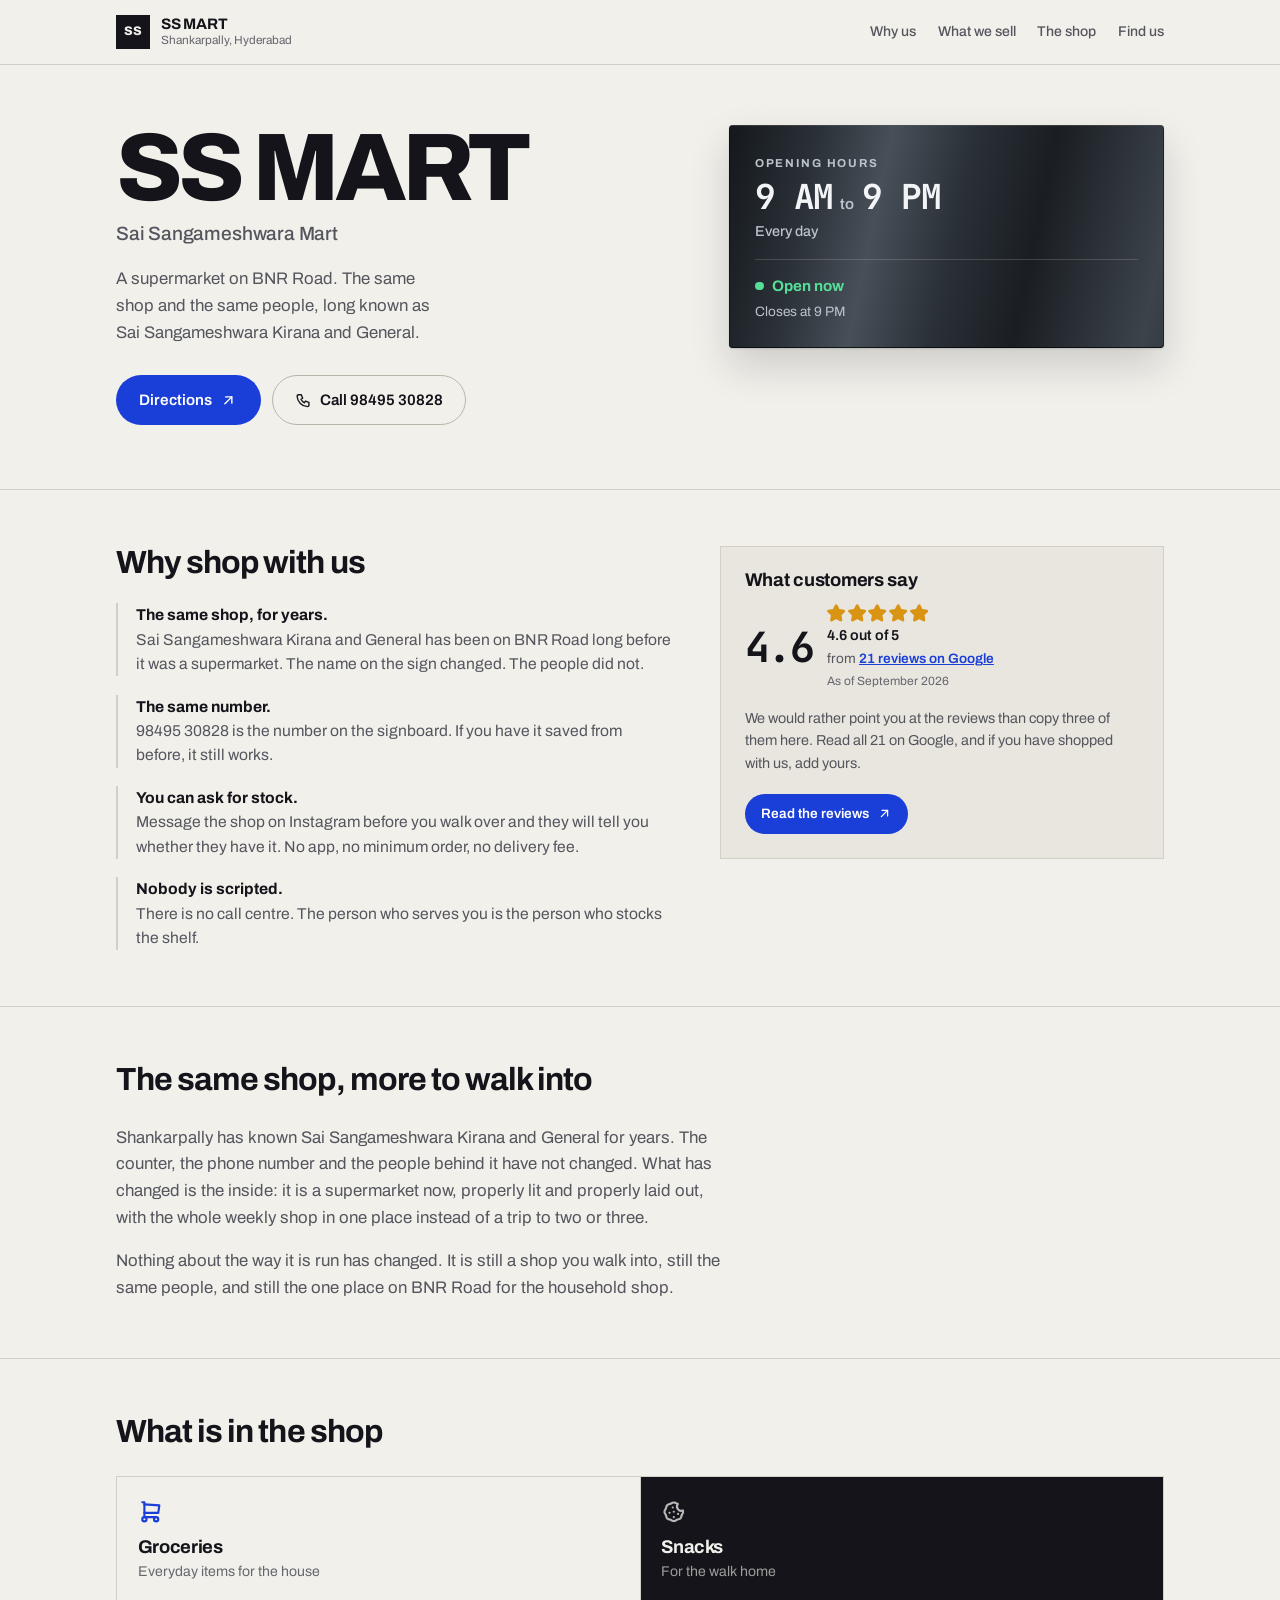
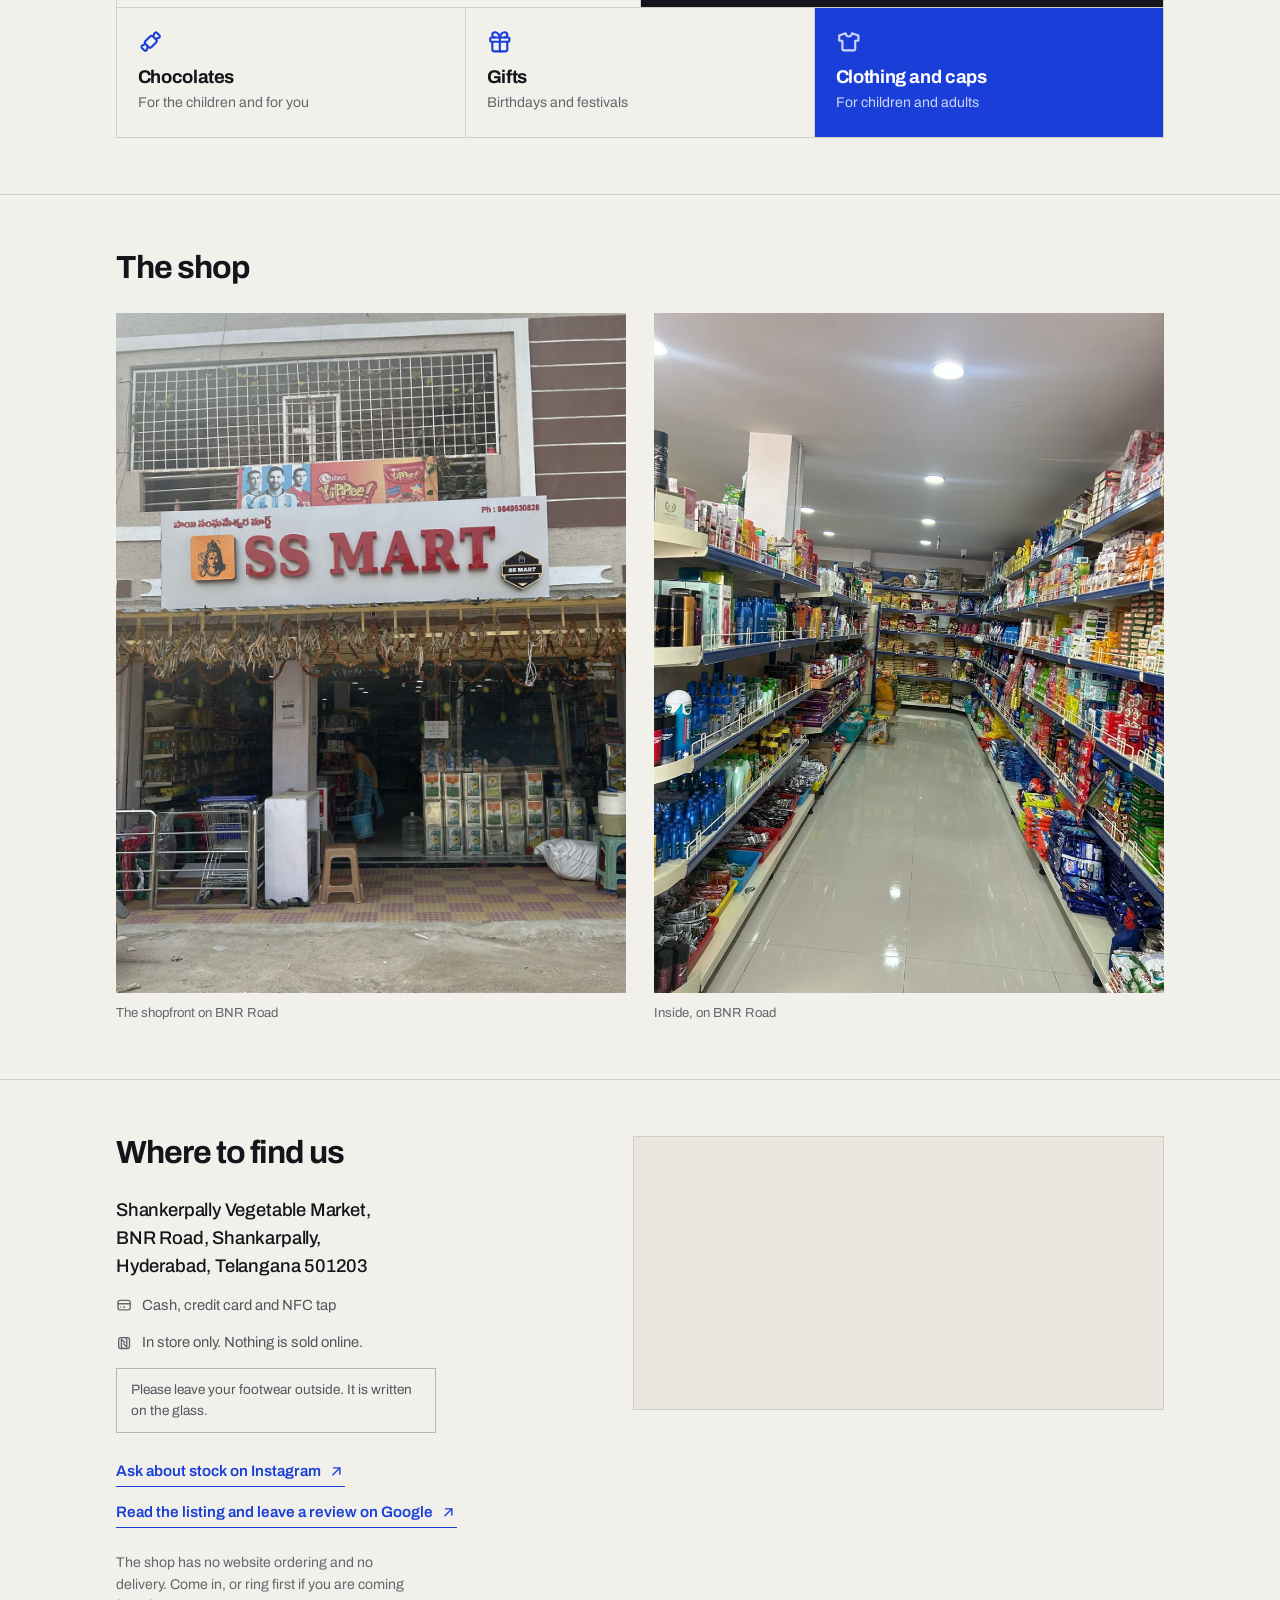
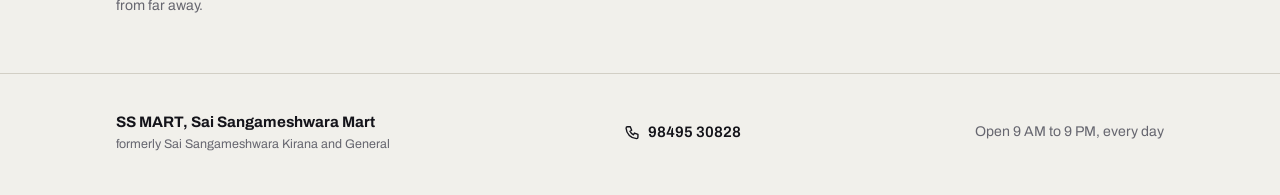
==== index.html @ f51fd129 "SS MART, Shankarpally: one page site for the shop Static HTML, CSS and one small script. No framewor" ====
﻿<!doctype html>
<html lang="en">
  <head>
    <meta charset="utf-8" />
    <meta name="viewport" content="width=device-width, initial-scale=1" />

    <title>SS MART, Supermarket in Shankarpally, Hyderabad</title>
    <meta
      name="description"
      content="SS MART on BNR Road, Shankarpally, Hyderabad. A supermarket, and the same shop known for years as Sai Sangameshwara Kirana and General. Groceries, snacks, chocolates, gifts, clothing and caps. Open 9 AM to 9 PM every day."
    />

    <meta name="theme-color" content="#f1f0eb" media="(prefers-color-scheme: light)" />
    <meta name="theme-color" content="#101015" media="(prefers-color-scheme: dark)" />

    <!--
      Social and search preview.

      og:image is a 1200x630 crop of the real shopfront, cut through the
      signboard so the shop name, the Telugu name and the phone number are all
      legible at thumbnail size. This is the one image most people will ever see
      from this page, and until now the page had none at all, so every share into
      WhatsApp or a search result rendered as a blank card.

      og:image and canonical have to be ABSOLUTE URLs for most crawlers to fetch
      them. Relative paths are ignored by Facebook, WhatsApp and most social
      scrapers, which then render a link with no picture at all.
    -->
    <link rel="canonical" href="https://0535manideep.github.io/ss-mart/" />
    <meta property="og:type" content="business.business" />
    <meta property="og:site_name" content="SS MART" />
    <meta property="og:url" content="https://0535manideep.github.io/ss-mart/" />
    <meta property="og:title" content="SS MART, the supermarket on BNR Road" />
    <meta
      property="og:description"
      content="A supermarket on BNR Road, Shankarpally. The same shop known for years as Sai Sangameshwara Kirana and General. Open 9 AM to 9 PM every day."
    />
    <meta property="og:locale" content="en_IN" />
    <meta property="og:image" content="https://0535manideep.github.io/ss-mart/photos/og.jpg" />
    <meta property="og:image:width" content="1200" />
    <meta property="og:image:height" content="630" />
    <meta
      property="og:image:alt"
      content="The SS MART signboard on BNR Road, Shankarpally, with the shop name in Telugu and English"
    />

    <meta name="twitter:card" content="summary_large_image" />
    <meta name="twitter:title" content="SS MART, the supermarket on BNR Road" />
    <meta
      name="twitter:description"
      content="A supermarket on BNR Road, Shankarpally. The same shop known for years as Sai Sangameshwara Kirana and General. Open 9 AM to 9 PM every day."
    />
    <meta name="twitter:image" content="https://0535manideep.github.io/ss-mart/photos/og.jpg" />

    <link rel="preconnect" href="https://fonts.googleapis.com" />
    <link rel="preconnect" href="https://fonts.gstatic.com" crossorigin />
    <link
      href="https://fonts.googleapis.com/css2?family=Archivo:wght@400..800&family=JetBrains+Mono:wght@500;700&display=swap"
      rel="stylesheet"
    />
    <link rel="stylesheet" href="styles.css" />

    <!--
      Real business facts only, so search engines and maps can read them.
      Sources are listed in README.md. The opening hours come from the shop's own
      Instagram bio; one directory disagrees and that is written down there
      rather than smoothed over here.

      There is deliberately NO aggregateRating... except there now is one, because
      an earlier check of this profile was wrong. The rating is 4.6 from 21
      reviews, read out of the place payload Google serves for this listing
      (placeid ChIJTVUV25_vyzsR2-bIgstPA7Y). A previous version of this page
      said the shop had no reviews, which was a rendering artefact, not a fact.
      The figures come from the profile itself, so the rating matches the listing
      it is attached to, which is the whole requirement.

      A directory quotes 4.8 from 19 for this shop. That is the stale number and
      it is not used anywhere. When the rating moves, update it here and on the
      page together, and update the "as of" date.

      The @type is Supermarket, not GroceryStore, because that is what the shop
      is and what its directory category says. Matching the type to the real
      category is worth more to local search than any wording change on the page.

      The former name, Sai Sangameshwara Kirana and General, is in alternateName
      deliberately. Customers who used to shop here search the old name, and
      without it on the page that existing demand has nowhere to land.
    -->
    <script type="application/ld+json">
      {
        "@context": "https://schema.org",
        "@type": "Supermarket",
        "name": "SS MART",
        "alternateName": [
          "Sai Sangameshwara Mart",
          "Sai Sangameshwara Kirana and General",
          "Sai Sangameshwara Kirana"
        ],
        "description": "Supermarket on BNR Road, Shankarpally, Hyderabad, and the same shop long known as Sai Sangameshwara Kirana and General. Groceries, snacks, chocolates, gifts, clothing and caps. Open 9 AM to 9 PM every day. Walk in only, nothing is sold online.",
        "image": ["photos/shopfront.jpg", "photos/inside.jpg", "photos/og.jpg"],
        "address": {
          "@type": "PostalAddress",
          "streetAddress": "Shankerpally Vegetable Market, BNR Road, Shankarpally",
          "addressLocality": "Hyderabad",
          "addressRegion": "Telangana",
          "postalCode": "501203",
          "addressCountry": "IN"
        },
        "geo": { "@type": "GeoCoordinates", "latitude": 17.4537533, "longitude": 78.13183 },
        "telephone": "+91-98495-30828",
        "currenciesAccepted": "INR",
        "paymentAccepted": "Cash, Credit Card, NFC",
        "priceRange": "$$",
        "openingHoursSpecification": {
          "@type": "OpeningHoursSpecification",
          "dayOfWeek": [
            "Monday",
            "Tuesday",
            "Wednesday",
            "Thursday",
            "Friday",
            "Saturday",
            "Sunday"
          ],
          "opens": "09:00",
          "closes": "21:00"
        },
        "areaServed": { "@type": "Place", "name": "Shankarpally, Hyderabad" },
        "aggregateRating": {
          "@type": "AggregateRating",
          "ratingValue": "4.6",
          "reviewCount": "21",
          "bestRating": "5",
          "worstRating": "1"
        },
        "sameAs": ["https://www.instagram.com/ssmart_shankarpally_official/"],
        "hasMap": "https://www.google.com/maps/search/?api=1&query=SS%20MART%20Shankarpally"
      }
    </script>
  </head>

  <body>
    <a class="skip" href="#main">Skip to content</a>

    <header class="top">
      <div class="wrap top__row">
        <a class="brand" href="#main">
          <span class="brand__mark" aria-hidden="true">SS</span>
          <span class="brand__text">
            <span class="brand__name">SS MART</span>
            <span class="brand__where">Shankarpally, Hyderabad</span>
          </span>
        </a>

        <!--
          Internal links. These exist for the reader, and they also give a
          crawler a map of the page: until now the header had no anchors at all,
          so the only way into the sections was scrolling.
        -->
        <nav class="nav" aria-label="Sections of this page">
          <a href="#trust">Why us</a>
          <a href="#stock">What we sell</a>
          <a href="#photos">The shop</a>
          <a href="#visit">Find us</a>
        </nav>
      </div>
    </header>

    <main id="main">
      <!-- ============================================================
           HERO. Asymmetric split: the name on the left, the hours on the
           right as a metal plaque, because the hours are the fact people
           open a shop page to check and the rest is decoration.
           ============================================================ -->
      <section class="hero">
        <div class="wrap hero__grid">
          <div class="hero__text">
            <h1 class="hero__title">SS MART</h1>
            <p class="hero__full">Sai Sangameshwara Mart</p>
            <p class="hero__sub">
              A supermarket on BNR Road. The same shop and the same people, long
              known as Sai Sangameshwara Kirana and General.
            </p>

            <div class="hero__acts">
              <a class="btn btn--primary" href="#visit">
                Directions
                <svg class="i" viewBox="0 0 24 24" aria-hidden="true" focusable="false">
                  <path stroke="none" d="M0 0h24v24H0z" fill="none" />
                  <path d="M17 7l-10 10" />
                  <path d="M8 7l9 0l0 9" />
                </svg>
              </a>
              <a class="btn btn--ghost" href="tel:+919849530828">
                <svg class="i" viewBox="0 0 24 24" aria-hidden="true" focusable="false">
                  <path stroke="none" d="M0 0h24v24H0z" fill="none" />
                  <path d="M5 4h4l2 5l-2.5 1.5a11 11 0 0 0 5 5l1.5 -2.5l5 2v4a2 2 0 0 1 -2 2a16 16 0 0 1 -15 -15a2 2 0 0 1 2 -2" />
                </svg>
                Call 98495 30828
              </a>
            </div>
          </div>

          <!-- The one place the metal is used. A shop plaque catching daylight. -->
          <aside class="plaque" aria-labelledby="plaqueLabel">
            <p class="plaque__label" id="plaqueLabel">Opening hours</p>
            <p class="plaque__hours">9 AM<span>to</span>9 PM</p>
            <p class="plaque__days">Every day</p>

            <hr class="plaque__rule" />

            <!--
              Real state, not decoration. The dot is allowed here because it
              reports a fact that changes, and the text says which.
            -->
            <p class="plaque__state is-shut" data-status>
              <span class="plaque__dot" aria-hidden="true"></span>
              <span data-status-text>Closed now</span>
            </p>
            <p class="plaque__next" data-status-next>Opens at 9 AM</p>
          </aside>
        </div>
      </section>

      <!-- ============================================================
           TRUST.

           There are no reviews to show. The Google Business Profile has no
           rating and no review count, and inventing a testimonial on a real
           shop's website is the one thing that would destroy the trust this
           page is trying to build, so there is no quote here.

           Instead the empty state says so plainly and asks for the review. That
           is a stronger position than a wall of invented five star quotes,
           because a shop confident enough to admit it has no reviews yet, and
           to say what would help, reads as honest. A competitor's fake reviews
           read as panic.

           The four things a chain supermarket genuinely cannot offer a
           neighbourhood shop are all true here, and they are the actual answer
           to "why should I trust a kirana calling itself a supermarket".
           ============================================================ -->
      <section class="section" id="trust">
        <div class="wrap trust">
          <div class="trust__col">
            <h2 class="section__title">Why shop with us</h2>

            <ul class="reasons">
              <li>
                <strong>The same shop, for years.</strong>
                Sai Sangameshwara Kirana and General has been on BNR Road long
                before it was a supermarket. The name on the sign changed. The
                people did not.
              </li>
              <li>
                <strong>The same number.</strong>
                98495 30828 is the number on the signboard. If you have it saved
                from before, it still works.
              </li>
              <li>
                <strong>You can ask for stock.</strong>
                Message the shop on Instagram before you walk over and they will
                tell you whether they have it. No app, no minimum order, no
                delivery fee.
              </li>
              <li>
                <strong>Nobody is scripted.</strong>
                There is no call centre. The person who serves you is the person
                who stocks the shelf.
              </li>
            </ul>
          </div>

          <aside class="reviews" aria-labelledby="reviewsTitle">
            <h3 class="reviews__title" id="reviewsTitle">What customers say</h3>

            <!--
              4.6 out of 5, from 21 reviews on the Google Business Profile.

              These numbers were read out of the place data Google serves for
              this listing, not from a directory. An earlier version of this page
              claimed the shop had no reviews at all, which was wrong: the review
              section simply was not being rendered in the browser the check was
              made in, and the figures were in the network response the whole
              time. Do not trust a rendered panel over the payload.

              The individual review texts could not be extracted, so none are
              quoted. An invented five star quote from a made up customer on a
              real shop's website is the one thing that would undo the trust
              this block exists to build. The link goes to the real reviews on
              Google instead, which is where a sceptical customer would go
              anyway.

              A rating moves. "As of" is on it for that reason, and it should be
              refreshed rather than left to look current.
            -->
            <p class="rating">
              <span class="rating__score">4.6</span>
              <span class="rating__meta">
                <span class="rating__stars" aria-hidden="true">
                  <span class="rating__track">
                    <svg class="s" viewBox="0 0 24 24" focusable="false">
                      <path stroke="none" d="M0 0h24v24H0z" fill="none" />
                      <path d="M12 17.75l-6.172 3.245l1.179 -6.873l-5 -4.867l6.9 -1l3.086 -6.253l3.086 6.253l6.9 1l-5 4.867l1.179 6.873z" />
                    </svg>
                    <svg class="s" viewBox="0 0 24 24" focusable="false">
                      <path stroke="none" d="M0 0h24v24H0z" fill="none" />
                      <path d="M12 17.75l-6.172 3.245l1.179 -6.873l-5 -4.867l6.9 -1l3.086 -6.253l3.086 6.253l6.9 1l-5 4.867l1.179 6.873z" />
                    </svg>
                    <svg class="s" viewBox="0 0 24 24" focusable="false">
                      <path stroke="none" d="M0 0h24v24H0z" fill="none" />
                      <path d="M12 17.75l-6.172 3.245l1.179 -6.873l-5 -4.867l6.9 -1l3.086 -6.253l3.086 6.253l6.9 1l-5 4.867l1.179 6.873z" />
                    </svg>
                    <svg class="s" viewBox="0 0 24 24" focusable="false">
                      <path stroke="none" d="M0 0h24v24H0z" fill="none" />
                      <path d="M12 17.75l-6.172 3.245l1.179 -6.873l-5 -4.867l6.9 -1l3.086 -6.253l3.086 6.253l6.9 1l-5 4.867l1.179 6.873z" />
                    </svg>
                    <svg class="s" viewBox="0 0 24 24" focusable="false">
                      <path stroke="none" d="M0 0h24v24H0z" fill="none" />
                      <path d="M12 17.75l-6.172 3.245l1.179 -6.873l-5 -4.867l6.9 -1l3.086 -6.253l3.086 6.253l6.9 1l-5 4.867l1.179 6.873z" />
                    </svg>
                  </span>
                  <!-- Filled stars, clipped to the score. 4.6 of 5 is 92%. -->
                  <span class="rating__fill" style="--pct: 92%">
                    <svg class="s s--on" viewBox="0 0 24 24" focusable="false">
                      <path stroke="none" d="M0 0h24v24H0z" fill="none" />
                      <path d="M8.243 7.34l-6.38 .925l-.113 .023a1 1 0 0 0 -.44 1.684l4.622 4.499l-1.09 6.355l-.013 .11a1 1 0 0 0 1.464 .944l5.706 -3l5.693 3l.1 .046a1 1 0 0 0 1.352 -1.1l-1.091 -6.355l4.624 -4.5l.078 -.085a1 1 0 0 0 -.633 -1.62l-6.38 -.926l-2.852 -5.78a1 1 0 0 0 -1.794 0l-2.853 5.78z" />
                    </svg>
                    <svg class="s s--on" viewBox="0 0 24 24" focusable="false">
                      <path stroke="none" d="M0 0h24v24H0z" fill="none" />
                      <path d="M8.243 7.34l-6.38 .925l-.113 .023a1 1 0 0 0 -.44 1.684l4.622 4.499l-1.09 6.355l-.013 .11a1 1 0 0 0 1.464 .944l5.706 -3l5.693 3l.1 .046a1 1 0 0 0 1.352 -1.1l-1.091 -6.355l4.624 -4.5l.078 -.085a1 1 0 0 0 -.633 -1.62l-6.38 -.926l-2.852 -5.78a1 1 0 0 0 -1.794 0l-2.853 5.78z" />
                    </svg>
                    <svg class="s s--on" viewBox="0 0 24 24" focusable="false">
                      <path stroke="none" d="M0 0h24v24H0z" fill="none" />
                      <path d="M8.243 7.34l-6.38 .925l-.113 .023a1 1 0 0 0 -.44 1.684l4.622 4.499l-1.09 6.355l-.013 .11a1 1 0 0 0 1.464 .944l5.706 -3l5.693 3l.1 .046a1 1 0 0 0 1.352 -1.1l-1.091 -6.355l4.624 -4.5l.078 -.085a1 1 0 0 0 -.633 -1.62l-6.38 -.926l-2.852 -5.78a1 1 0 0 0 -1.794 0l-2.853 5.78z" />
                    </svg>
                    <svg class="s s--on" viewBox="0 0 24 24" focusable="false">
                      <path stroke="none" d="M0 0h24v24H0z" fill="none" />
                      <path d="M8.243 7.34l-6.38 .925l-.113 .023a1 1 0 0 0 -.44 1.684l4.622 4.499l-1.09 6.355l-.013 .11a1 1 0 0 0 1.464 .944l5.706 -3l5.693 3l.1 .046a1 1 0 0 0 1.352 -1.1l-1.091 -6.355l4.624 -4.5l.078 -.085a1 1 0 0 0 -.633 -1.62l-6.38 -.926l-2.852 -5.78a1 1 0 0 0 -1.794 0l-2.853 5.78z" />
                    </svg>
                    <svg class="s s--on" viewBox="0 0 24 24" focusable="false">
                      <path stroke="none" d="M0 0h24v24H0z" fill="none" />
                      <path d="M8.243 7.34l-6.38 .925l-.113 .023a1 1 0 0 0 -.44 1.684l4.622 4.499l-1.09 6.355l-.013 .11a1 1 0 0 0 1.464 .944l5.706 -3l5.693 3l.1 .046a1 1 0 0 0 1.352 -1.1l-1.091 -6.355l4.624 -4.5l.078 -.085a1 1 0 0 0 -.633 -1.62l-6.38 -.926l-2.852 -5.78a1 1 0 0 0 -1.794 0l-2.853 5.78z" />
                    </svg>
                  </span>
                </span>
                <span class="rating__outof">4.6 out of 5</span>
                <span class="rating__count">
                  from
                  <a
                    href="https://search.google.com/local/reviews?placeid=ChIJTVUV25_vyzsR2-bIgstPA7Y"
                    target="_blank"
                    rel="noreferrer noopener"
                    >21 reviews on Google</a
                  >
                </span>
                <span class="rating__asof">As of September 2026</span>
              </span>
            </p>

            <p class="reviews__body">
              We would rather point you at the reviews than copy three of them
              here. Read all 21 on Google, and if you have shopped with us, add
              yours.
            </p>

            <a
              class="btn btn--primary btn--sm"
              href="https://search.google.com/local/reviews?placeid=ChIJTVUV25_vyzsR2-bIgstPA7Y"
              target="_blank"
              rel="noreferrer noopener"
            >
              Read the reviews
              <svg class="i" viewBox="0 0 24 24" aria-hidden="true" focusable="false">
                <path stroke="none" d="M0 0h24v24H0z" fill="none" />
                <path d="M17 7l-10 10" />
                <path d="M8 7l9 0l0 9" />
              </svg>
            </a>
          </aside>
        </div>
      </section>

      <!-- ============================================================
           THE STORY. The shop is not new and should not look new. A
           neighbourhood shop that quietly changed its name and its stock
           reads as a stranger, and the regulars stop coming. Saying out
           loud that it is the same shop, same people, same counter, now
           with more to sell is the cheapest trust available and it is
           entirely true.

           TODO the shop has not said when it started. Fill that year in
           only if the shop confirms it. Do not guess a founding date and
           print it on a real business.
           ============================================================ -->
      <section class="section" id="story">
        <div class="wrap">
          <h2 class="section__title">The same shop, more to walk into</h2>

          <div class="story">
            <p>
              Shankarpally has known Sai Sangameshwara Kirana and General for
              years. The counter, the phone number and the people behind it have
              not changed. What has changed is the inside: it is a supermarket
              now, properly lit and properly laid out, with the whole weekly shop
              in one place instead of a trip to two or three.
            </p>
            <p>
              Nothing about the way it is run has changed. It is still a shop you
              walk into, still the same people, and still the one place on BNR
              Road for the household shop.
            </p>
            <!--
              Once the shop confirms the year it started, uncomment this. It is
              deliberately not shipped with a guess in it. A founding year on a
              real shop's website is a factual claim somebody will rely on, and
              there is a cancelled GST registration and an old directory
              listing in the record, neither of which pins the year down.
            -->
            <!--
            <p class="story__since">
              <span class="story__label">Serving Shankarpally since</span>
              <span class="story__year">1998</span>
            </p>
            -->
          </div>
        </div>
      </section>

      <!-- ============================================================
           STOCK. Five things, five cells, deliberately uneven so it is not
           three identical cards. Two cells invert and one is filled, which
           is the only thing that gives a small grid any rhythm.
           ============================================================ -->
      <section class="section" id="stock">
        <div class="wrap">
          <h2 class="section__title">What is in the shop</h2>

          <ul class="grid">
            <li class="cell">
              <svg class="i i--cell" viewBox="0 0 24 24" aria-hidden="true" focusable="false">
                <path stroke="none" d="M0 0h24v24H0z" fill="none" />
                <path d="M6 19m-2 0a2 2 0 1 0 4 0a2 2 0 1 0 -4 0" />
                <path d="M17 19m-2 0a2 2 0 1 0 4 0a2 2 0 1 0 -4 0" />
                <path d="M17 17h-11v-14h-2" />
                <path d="M6 5l14 1l-1 7h-13" />
              </svg>
              <h3 class="cell__name">Groceries</h3>
              <p class="cell__desc">Everyday items for the house</p>
            </li>

            <li class="cell cell--ink">
              <svg class="i i--cell" viewBox="0 0 24 24" aria-hidden="true" focusable="false">
                <path stroke="none" d="M0 0h24v24H0z" fill="none" />
                <path d="M8 13v.01" />
                <path d="M12 17v.01" />
                <path d="M12 12v.01" />
                <path d="M16 14v.01" />
                <path d="M11 8v.01" />
                <path d="M13.148 3.476l2.667 1.104a4 4 0 0 0 4.656 6.14l.053.132a3 3 0 0 1 0 2.296q -.745 1.18 -1.024 1.852q -.283.684 -.66 2.216a3 3 0 0 1 -1.624 1.623q -1.572 .394 -2.216 .661q -.712.295 -1.852 1.024a3 3 0 0 1 -2.296 0q -1.203 -.754 -1.852 -1.024q -.707 -.292 -2.216 -.66a3 3 0 0 1 -1.623 -1.624q -.397 -1.577 -.661 -2.216q -.298 -.718 -1.024 -1.852a3 3 0 0 1 0 -2.296q .719 -1.116 1.024 -1.852q .257 -.62 .66 -2.216a3 3 0 0 1 1.624 -1.623q 1.547 -.384 2.216 -.661q .687 -.285 1.852 -1.024a3 3 0 0 1 2.296 0" />
              </svg>
              <h3 class="cell__name">Snacks</h3>
              <p class="cell__desc">For the walk home</p>
            </li>

            <li class="cell">
              <svg class="i i--cell" viewBox="0 0 24 24" aria-hidden="true" focusable="false">
                <path stroke="none" d="M0 0h24v24H0z" fill="none" />
                <path d="M7.05 11.293l4.243 -4.243a2 2 0 0 1 2.828 0l2.829 2.83a2 2 0 0 1 0 2.828l-4.243 4.243a2 2 0 0 1 -2.828 0l-2.829 -2.831a2 2 0 0 1 0 -2.828z" />
                <path d="M16.243 9.172l3.086 -.772a1.5 1.5 0 0 0 .697 -2.516l-2.216 -2.217a1.5 1.5 0 0 0 -2.44 .47l-1.248 2.913" />
                <path d="M9.172 16.243l-.772 3.086a1.5 1.5 0 0 1 -2.516 .697l-2.217 -2.216a1.5 1.5 0 0 1 .47 -2.44l2.913 -1.248" />
              </svg>
              <h3 class="cell__name">Chocolates</h3>
              <p class="cell__desc">For the children and for you</p>
            </li>

            <li class="cell">
              <svg class="i i--cell" viewBox="0 0 24 24" aria-hidden="true" focusable="false">
                <path stroke="none" d="M0 0h24v24H0z" fill="none" />
                <path d="M3 8m0 1a1 1 0 0 1 1 -1h16a1 1 0 0 1 1 1v2a1 1 0 0 1 -1 1h-16a1 1 0 0 1 -1 -1z" />
                <path d="M12 8l0 13" />
                <path d="M19 12v7a2 2 0 0 1 -2 2h-10a2 2 0 0 1 -2 -2v-7" />
                <path d="M7.5 8a2.5 2.5 0 0 1 0 -5a4.8 8 0 0 1 4.5 5a4.8 8 0 0 1 4.5 -5a2.5 2.5 0 0 1 0 5" />
              </svg>
              <h3 class="cell__name">Gifts</h3>
              <p class="cell__desc">Birthdays and festivals</p>
            </li>

            <li class="cell cell--accent">
              <svg class="i i--cell" viewBox="0 0 24 24" aria-hidden="true" focusable="false">
                <path stroke="none" d="M0 0h24v24H0z" fill="none" />
                <path d="M15 4l6 2v5h-3v8a1 1 0 0 1 -1 1h-10a1 1 0 0 1 -1 -1v-8h-3v-5l6 -2a3 3 0 0 0 6 0" />
              </svg>
              <h3 class="cell__name">Clothing and caps</h3>
              <p class="cell__desc">For children and adults</p>
            </li>
          </ul>
        </div>
      </section>

      <!-- ============================================================
           THE SHOP. Two photographs, both portrait 3:4, side by side.

           The width and height attributes are not decoration. Without them
           the browser reserves no space, every image lands after the first
           paint and shoves the footer down, which is a cumulative layout
           shift on exactly the slow phone connections this page is for.
           ============================================================ -->
      <section class="section" id="photos">
        <div class="wrap">
          <h2 class="section__title">The shop</h2>

          <div class="shots">
            <figure class="shot">
              <img
                src="photos/shopfront.jpg"
                alt="The SS MART shopfront, with the signboard above the open entrance and flower garlands strung across the front"
                width="1200"
                height="1600"
                loading="lazy"
                decoding="async"
              />
              <figcaption>The shopfront on BNR Road</figcaption>
            </figure>

            <figure class="shot">
              <img
                src="photos/inside.jpg"
                alt="An aisle inside the shop, with shelves of packaged groceries, snacks and toiletries on both sides"
                width="960"
                height="1280"
                loading="lazy"
                decoding="async"
              />
              <figcaption>Inside, on BNR Road</figcaption>
            </figure>
          </div>
        </div>
      </section>
      <!-- ============================================================
           VISIT. Address on one side, the map on the other. The map is the
           only heavy thing on the page and it waits for a click, because a
           Google embed costs a few hundred kilobytes and most people open
           this on mobile data standing in the street.
           ============================================================ -->
      <section class="section" id="visit">
        <div class="wrap visit">
          <div class="visit__col">
            <h2 class="section__title">Where to find us</h2>

            <address class="addr">
              Shankerpally Vegetable Market,<br />
              BNR Road, Shankarpally,<br />
              Hyderabad, Telangana 501203
            </address>

            <p class="visit__pay">
              <svg class="i" viewBox="0 0 24 24" aria-hidden="true" focusable="false">
                <path stroke="none" d="M0 0h24v24H0z" fill="none" />
                <path d="M3 5m0 3a3 3 0 0 1 3 -3h12a3 3 0 0 1 3 3v8a3 3 0 0 1 -3 3h-12a3 3 0 0 1 -3 -3z" />
                <path d="M3 10l18 0" />
                <path d="M7 15l.01 0" />
                <path d="M11 15l2 0" />
              </svg>
              Cash, credit card and NFC tap
            </p>

            <p class="visit__pay">
              <svg class="i" viewBox="0 0 24 24" aria-hidden="true" focusable="false">
                <path stroke="none" d="M0 0h24v24H0z" fill="none" />
                <path d="M11 20a3 3 0 0 1 -3 -3v-11l5 5" />
                <path d="M13 4a3 3 0 0 1 3 3v11l-5 -5" />
                <path d="M4 4m0 3a3 3 0 0 1 3 -3h10a3 3 0 0 1 3 3v10a3 3 0 0 1 -3 3h-10a3 3 0 0 1 -3 -3z" />
              </svg>
              In store only. Nothing is sold online.
            </p>

            <!--
              Printed on the glass at the entrance, legible in photos/shopfront.jpg.
              Small, true, and it says more about how the shop is run than any
              adjective would. Somebody who asks you to leave your footwear
              outside is somebody who looks after the place.
            -->
            <p class="shoes">Please leave your footwear outside. It is written on the glass.</p>

            <div class="linkrows">
              <a
                class="linkrow"
                href="https://www.instagram.com/ssmart_shankarpally_official/"
                target="_blank"
                rel="noreferrer noopener"
              >
                Ask about stock on Instagram
                <svg class="i" viewBox="0 0 24 24" aria-hidden="true" focusable="false">
                  <path stroke="none" d="M0 0h24v24H0z" fill="none" />
                  <path d="M17 7l-10 10" />
                  <path d="M8 7l9 0l0 9" />
                </svg>
              </a>

              <a
                class="linkrow"
                href="https://www.google.com/maps/search/?api=1&query=SS%20MART%20Shankarpally"
                target="_blank"
                rel="noreferrer noopener"
              >
                Read the listing and leave a review on Google
                <svg class="i" viewBox="0 0 24 24" aria-hidden="true" focusable="false">
                  <path stroke="none" d="M0 0h24v24H0z" fill="none" />
                  <path d="M17 7l-10 10" />
                  <path d="M8 7l9 0l0 9" />
                </svg>
              </a>
            </div>

            <p class="visit__note">
              The shop has no website ordering and no delivery. Come in, or ring
              first if you are coming from far away.
            </p>
          </div>

          <div class="map">
            <!--
              The map is the strongest "this is a real place with a real address"
              signal on the page, and hiding it behind a button made the section
              look unfinished, which is the opposite of trustworthy.

              loading="lazy" gets the trust without the cost: the iframe and its
              scripts are only fetched once this scrolls into view, so a reader who
              never reaches the bottom never pays for it. That is a better trade
              than the click-to-load placeholder, which bought the same saving by
              hiding the thing that built confidence.
            -->
            <iframe
              src="https://www.google.com/maps/embed?pb=!1m16!1m11!1m3!1d3!2d78.1318367!3d17.4537922!2m2!1f0!2f90!3m2!1i1024!2i768!4f75!3m3!1m2!1s0x3bcbef9fdb15554d%3A0xb6034fcb82c8e6db!2sSS%20MART%20(Sai%20Sangameshwara%20mart)!4v1790538255468"
              title="Map showing SS MART, Sai Sangameshwara Mart, BNR Road, Shankarpally"
              loading="lazy"
              referrerpolicy="strict-origin-when-cross-origin"
              allowfullscreen
            ></iframe>
          </div>
        </div>
      </section>

    </main>

    <footer class="foot">
      <div class="wrap foot__row">
        <p class="foot__name">
        SS MART, Sai Sangameshwara Mart
        <span class="foot__was">formerly Sai Sangameshwara Kirana and General</span>
      </p>

        <a class="foot__tel" href="tel:+919849530828">
          <svg class="i" viewBox="0 0 24 24" aria-hidden="true" focusable="false">
            <path stroke="none" d="M0 0h24v24H0z" fill="none" />
            <path d="M5 4h4l2 5l-2.5 1.5a11 11 0 0 0 5 5l1.5 -2.5l5 2v4a2 2 0 0 1 -2 2a16 16 0 0 1 -15 -15a2 2 0 0 1 2 -2" />
          </svg>
          98495 30828
        </a>

        <p class="foot__hours">Open 9 AM to 9 PM, every day</p>
      </div>
    </footer>

    <noscript>
      <div class="wrap ns">
        <p>SS MART, Sai Sangameshwara Mart.</p>
        <p>Shankerpally Vegetable Market, BNR Road, Shankarpally, Hyderabad 501203.</p>
        <p>Open 9 AM to 9 PM every day. Call <a href="tel:+919849530828">98495 30828</a>.</p>
        <p>
          <a href="https://www.google.com/maps/dir/?api=1&amp;destination=17.4537533%2C78.13183"
            >Open directions in Google Maps</a
          >.
        </p>
      </div>
    </noscript>

    <script src="app.js"></script>
  </body>
</html>
---- styles.css ----
/* =====================================================================
   SS MART, Shankarpally

   Three files, no framework, no build step. Open index.html and it runs.

   WHAT THE DESIGN IS TRYING TO BE

   A painted shop board. The customer is standing in a street, or their
   neighbour sent them a link, and what they need off this page is four
   things: what the shop is called, what time it is open, where it is, and
   how to ring. So those four are the page. Everything else is kept out of
   the way.

   WHY IT IS NOT A DARK PAGE WITH A GLOW
   A shop in Shankarpally is a daytime place. A near-black ground with a
   radial highlight is the shape of a software landing page, and a customer
   looking for dal and biscuits does not want to be sold to. Light ground,
   one hard accent, type that reads from across a road.

   ONE ACCENT, LOCKED
   Cobalt, used for the primary action, the focus ring and one stock cell.
   Green and rust appear only on the live open/closed line, because that is
   a fact changing in time rather than a brand colour.

   ONE METAL, ONE PLACE
   The hours plaque. A shop sign is a lit physical object and a moving
   reflection across it says "this is a real sign outside a real shop". The
   same gradient on a badge or a card stops being a material and starts
   being a decoration, so it appears exactly once.

   SHAPE RULE
   Panels are square. Buttons are pills. A painted board has corners and a
   finger needs a round target, so the two are different on purpose and both
   are used the same way everywhere.

   ICONS
   Tabler Icons, outline, MIT licensed, inlined so the page stays
   dependency free. The paths are the library's, not drawn by hand.
   ===================================================================== */

:root {
  color-scheme: light dark;

  --paper: #f1f0eb;
  --paper-2: #e8e6de;
  --paper-3: #dedbd1;

  --ink: #14141a;
  --ink-2: #55555e;
  --ink-3: #66666f;

  --rule: #d2cfc5;
  --rule-2: #b9b5a8;

  --accent: #1a3fd8;
  --accent-ink: #ffffff;

  /* The one second colour on the page, and it is not a brand choice. Amber is
     what a star rating is in every interface anyone has ever used, and a
     rating drawn in the brand blue reads as a button. It appears only in the
     rating block and nowhere else. */
  --star: #d99413;

  --open: #0b6b3f;
  --shut: #a8380f;

  /* ---------------------------------------------------------------------
     THE PLAQUE'S ALLOY, and the one non-obvious decision on this page.

     A mirror-bright chrome gradient is the obvious way to draw metal and it
     is the wrong way to draw metal that has words on it. Polished steel has
     near-white specular hits, and near-white is unreadable under any text
     colour, so the type either disappears every time the highlight sweeps
     under it or you flatten the highlight until the surface stops looking
     like metal at all. That trade is why most metal effects on the web end
     up on an empty pill with nothing written on it.

     So the plaque is GUNMETAL, not mirror. Its brightest band is #474f58
     rather than #ffffff, which is 8.3:1 against white text, so the text is
     legible everywhere on the surface and never has to dodge the sweep. The
     visible range runs #14181c to #474f58, which is what the eye actually
     reads as "a curved metal surface catching light". The illusion survives
     the accessibility requirement instead of being traded against it.

     One ramp for both themes, and that is deliberate. A metal plate is a
     physical object with its own colour, not a themed surface, so it should
     not change colour when the reader's phone goes dark. In dark mode it is
     separated from the page by a hairline instead.
     --------------------------------------------------------------------- */
  --metal: linear-gradient(
    102deg,
    #14181c 0%,
    #2b3138 10%,
    #474f58 18%,
    #2a3037 27%,
    #1a1e23 36%,
    #3c434b 50%,
    #22272d 60%,
    #151a1e 70%,
    #444c55 82%,
    #262b31 93%,
    #191d22 100%
  );
  --metal-ink: #f2f4f6;
  --metal-ink-2: #bcc3cb;

  --shadow: 0 1px 2px rgb(20 20 26 / 0.06), 0 8px 24px rgb(20 20 26 / 0.07);

  --wrap: 68rem;
  --font: 'Archivo', ui-sans-serif, system-ui, -apple-system, 'Segoe UI', sans-serif;
  --mono: 'JetBrains Mono', ui-monospace, 'SF Mono', 'Cascadia Mono', monospace;
}

@media (prefers-color-scheme: dark) {
  :root {
    --paper: #101015;
    --paper-2: #191920;
    --paper-3: #22222b;

    --ink: #efeee9;
    --ink-2: #a5a5af;
    --ink-3: #8a8a95;

    --rule: #2c2c36;
    --rule-2: #3b3b47;

    --accent: #7a93ff;
    --accent-ink: #0b0b12;

    /* Lifted for a dark ground so the stars keep their weight. */
    --star: #f0b03a;

    --open: #4cc98a;
    --shut: #f08a63;

    --shadow: 0 1px 2px rgb(0 0 0 / 0.5), 0 10px 30px rgb(0 0 0 / 0.4);
  }
}

*,
*::before,
*::after {
  box-sizing: border-box;
}

html {
  -webkit-text-size-adjust: 100%;
}

body {
  margin: 0;
  background: var(--paper);
  color: var(--ink);
  font-family: var(--font);
  font-size: 1.0625rem;
  line-height: 1.6;
  -webkit-font-smoothing: antialiased;
}

h1,
h2,
h3 {
  margin: 0;
  font-weight: 700;
  line-height: 1.04;
  letter-spacing: -0.03em;
}

p {
  margin: 0;
}

a {
  color: inherit;
}

address {
  font-style: normal;
}

:focus-visible {
  outline: 2px solid var(--accent);
  outline-offset: 3px;
}

.wrap {
  width: 100%;
  max-width: var(--wrap);
  margin-inline: auto;
  padding-inline: 1.25rem;
}

.skip {
  position: absolute;
  left: -9999px;
  top: 0;
  z-index: 30;
  background: var(--accent);
  color: var(--accent-ink);
  padding: 0.7rem 1.1rem;
  font-weight: 600;
}

.skip:focus {
  left: 0.5rem;
  top: 0.5rem;
}

/* Tabler sets stroke attributes on the root svg. Resetting them here means the
   markup can drop the duplicated width/height and the icons still size from
   the font, and a single place decides the weight. */
.i {
  width: 1.1em;
  height: 1.1em;
  flex: none;
  fill: none;
  stroke: currentColor;
  stroke-width: 2;
  stroke-linecap: round;
  stroke-linejoin: round;
}

/* =====================================================================
   HEADER
   ===================================================================== */

.top {
  position: sticky;
  top: 0;
  z-index: 20;
  background: color-mix(in srgb, var(--paper) 88%, transparent);
  backdrop-filter: blur(12px);
  border-bottom: 1px solid var(--rule);
}

.top__row {
  display: flex;
  align-items: center;
  justify-content: space-between;
  gap: 1rem;
  min-height: 4rem;
}

.brand {
  display: flex;
  align-items: center;
  gap: 0.7rem;
  min-width: 0;
  text-decoration: none;
}

.brand__mark {
  display: grid;
  place-items: center;
  width: 2.1rem;
  height: 2.1rem;
  flex: none;
  background: var(--ink);
  color: var(--paper);
  font-size: 0.78rem;
  font-weight: 800;
  letter-spacing: -0.02em;
}

.brand__text {
  display: flex;
  flex-direction: column;
  line-height: 1.15;
  min-width: 0;
}

.brand__name {
  font-size: 0.95rem;
  font-weight: 700;
  letter-spacing: -0.01em;
}

.brand__where {
  font-size: 0.74rem;
  color: var(--ink-3);
  white-space: nowrap;
  overflow: hidden;
  text-overflow: ellipsis;
}

/* One line at every width. Below 44rem the links drop rather than wrap,
   because a two line nav bar is a broken nav bar, not a layout. */
.nav {
  display: none;
  gap: 1.35rem;
  font-size: 0.88rem;
  font-weight: 500;
}

.nav a {
  color: var(--ink-2);
  text-decoration: none;
  white-space: nowrap;
  transition: color 0.15s ease;
}

.nav a:hover {
  color: var(--ink);
}

@media (min-width: 44rem) {
  .nav {
    display: flex;
  }
}

/* The skip link is the only thing that needs to clear the sticky bar. */
.top__row a:focus-visible,
.top__row button:focus-visible {
  position: relative;
  z-index: 1;
}

/* =====================================================================
   BUTTONS
   ===================================================================== */

.btn {
  display: inline-flex;
  align-items: center;
  justify-content: center;
  gap: 0.5rem;
  min-height: 3rem;
  padding: 0.75rem 1.4rem;
  border: 1px solid transparent;
  border-radius: 999px;
  font: inherit;
  font-size: 0.95rem;
  font-weight: 600;
  white-space: nowrap;
  cursor: pointer;
  text-decoration: none;
  transition:
    background-color 0.18s ease,
    border-color 0.18s ease,
    color 0.18s ease,
    transform 0.12s ease;
}

.btn--sm {
  min-height: 2.5rem;
  padding: 0.4rem 0.95rem;
  font-size: 0.85rem;
}

.btn--primary {
  background: var(--accent);
  color: var(--accent-ink);
}

.btn--primary:hover {
  background: color-mix(in srgb, var(--accent) 84%, var(--ink));
}

.btn--ghost {
  background: transparent;
  color: var(--ink);
  border-color: var(--rule-2);
}

.btn--ghost:hover {
  border-color: var(--ink);
}

.btn:active {
  transform: scale(0.98);
}

/* =====================================================================
   HERO
   Text left, plaque right. The two columns are not the same width, which
   is the whole asymmetry. Below 52rem they stack.
   ===================================================================== */

.hero {
  padding: 3rem 0 3.5rem;
}

.hero__grid {
  display: grid;
  gap: 2.5rem;
  align-items: start;
}

.hero__title {
  /* Big, because a shop name should read from across a road. Not shouting,
     because weight and the two type sizes below it already do the work and
     scale alone just makes the page feel amateur. */
  font-size: clamp(2.9rem, 9.5vw, 6rem);
  font-weight: 800;
  letter-spacing: -0.055em;
  line-height: 0.9;
}

.hero__full {
  margin-top: 0.5rem;
  font-size: 1.2rem;
  font-weight: 500;
  color: var(--ink-2);
  letter-spacing: -0.01em;
}

.hero__sub {
  margin-top: 1rem;
  max-width: 34ch;
  font-size: 1.05rem;
  color: var(--ink-2);
}

.hero__acts {
  margin-top: 1.75rem;
  display: flex;
  flex-wrap: wrap;
  gap: 0.7rem;
}

/* ---------------------------------------------------------------------
   THE PLAQUE. The one metal surface on the page.

   The sweep is a background-position animation on a linear gradient. It is
   not a shader and it does not need to be: a flat gradient that slides reads
   as a reflection at this size, and it costs no canvas, no script and no
   GPU memory on a phone that may be on mobile data.
   --------------------------------------------------------------------- */

.plaque {
  position: relative;
  padding: 1.5rem 1.5rem 1.4rem;
  border-radius: 4px;
  background-image: var(--metal);
  background-size: 200% 100%;
  color: var(--metal-ink);
  /* The bevel is what makes it read as a plate with thickness rather than a
     rectangle with a gradient in it. Top edge catches light, bottom edge is
     in its own shadow, and the two hard shadows give it the section. */
  box-shadow:
    inset 0 1px 0 rgb(255 255 255 / 0.17),
    inset 0 -1px 0 rgb(0 0 0 / 0.55),
    inset 0 0 0 1px rgb(0 0 0 / 0.4),
    0 1px 2px rgb(20 20 26 / 0.14),
    0 18px 40px rgb(20 20 26 / 0.16);
}

/* The hairline that keeps the plate off the page in dark mode, where the
   plate and the ground are both near black. In light mode it is invisible
   against the bone, which is also correct. */
@media (prefers-color-scheme: dark) {
  .plaque {
    outline: 1px solid var(--rule);
    outline-offset: -1px;
  }
}

@keyframes sweep {
  from {
    background-position: 200% 50%;
  }
  to {
    background-position: -60% 50%;
  }
}

.plaque__label {
  font-size: 0.72rem;
  font-weight: 700;
  letter-spacing: 0.16em;
  text-transform: uppercase;
  color: var(--metal-ink-2);
}

.plaque__hours {
  margin-top: 0.5rem;
  display: flex;
  align-items: baseline;
  gap: 0.45rem;
  font-family: var(--mono);
  font-size: clamp(1.5rem, 3.8vw, 2.15rem);
  font-weight: 700;
  letter-spacing: -0.045em;
  line-height: 1;
  /* The hours must never break across two lines. A shop board that reads
     "9 AM to" on one line and "9 PM" on the next is worse than no board. */
  white-space: nowrap;
}

.plaque__hours span {
  font-family: var(--font);
  font-size: 0.44em;
  font-weight: 600;
  letter-spacing: 0.04em;
  color: var(--metal-ink-2);
}

.plaque__days {
  margin-top: 0.35rem;
  font-size: 0.9rem;
  font-weight: 500;
  color: var(--metal-ink-2);
}

.plaque__rule {
  margin: 1rem 0 0.85rem;
  border: 0;
  border-top: 1px solid rgb(255 255 255 / 0.16);
}

.plaque__state {
  display: flex;
  align-items: center;
  gap: 0.5rem;
  font-size: 0.95rem;
  font-weight: 700;
  color: var(--metal-ink);
}

.plaque__dot {
  width: 0.55rem;
  height: 0.55rem;
  flex: none;
  border-radius: 999px;
  background: currentColor;
}

/* These two are not the page's --open and --shut. On the plate they have to be
   light enough to clear 4.5:1 against the metal's brightest band, #474f58,
   which the paper-grounded values do not. Checked by hand: #56dd97 is 4.72:1
   and #ffb08a is 4.61:1, where #ffa07a was only 4.2:1 and missed. */
.plaque__state.is-open {
  color: #56dd97;
}

.plaque__state.is-shut {
  color: #ffb08a;
}

.plaque__next {
  margin-top: 0.15rem;
  font-size: 0.85rem;
  color: var(--metal-ink-2);
}

/* A live indicator that stays still still reads as live, because the words
   next to it are the actual signal. The pulse is confirmation, not meaning. */
@keyframes pulse {
  0%,
  100% {
    opacity: 1;
  }
  50% {
    opacity: 0.35;
  }
}

.plaque__state.is-open .plaque__dot {
  animation: pulse 2.4s ease-in-out infinite;
}

@media (prefers-reduced-motion: no-preference) {
  .plaque {
    animation: sweep 7s linear infinite;
  }
}

/* =====================================================================
   SECTIONS
   ===================================================================== */

.section {
  padding: 3.5rem 0;
  border-top: 1px solid var(--rule);
}

.section__title {
  font-size: clamp(1.5rem, 5.5vw, 2rem);
  margin-bottom: 1.75rem;
}

/* ---------------------------------------------------------------------
   STOCK. Five cells in a six column grid so the split is 3+3 then 2+2+2.
   Equal thirds three times over is the shape of every generated page.

   Background variety is doing the work here: two cells invert, one is
   filled with the accent. Without that a five cell grid is five white
   rectangles with text in them.
   --------------------------------------------------------------------- */

.grid {
  list-style: none;
  margin: 0;
  padding: 0;
  display: grid;
  grid-template-columns: 1fr;
  gap: 1px;
  background: var(--rule);
  border: 1px solid var(--rule);
}

.cell {
  position: relative;
  padding: 1.35rem 1.3rem 1.45rem;
  background: var(--paper);
  display: flex;
  flex-direction: column;
  gap: 0.25rem;
}

.i--cell {
  /* 1.6rem, not smaller. These are 24px grid paths and at 20px the denser
     ones, the cookie in particular, turn into a blob. */
  width: 1.6rem;
  height: 1.6rem;
  margin-bottom: 0.6rem;
  color: var(--accent);
}

.cell__name {
  font-size: 1.15rem;
  font-weight: 700;
  letter-spacing: -0.02em;
}

.cell__desc {
  font-size: 0.88rem;
  color: var(--ink-3);
}

.cell--ink {
  background: var(--ink);
  color: var(--paper);
}

.cell--ink .i--cell {
  color: var(--paper);
  opacity: 0.75;
}

.cell--ink .cell__desc {
  color: color-mix(in srgb, var(--paper) 62%, transparent);
}

.cell--accent {
  background: var(--accent);
  color: var(--accent-ink);
}

.cell--accent .i--cell,
.cell--accent .cell__desc {
  color: color-mix(in srgb, var(--accent-ink) 78%, transparent);
}

/* =====================================================================
   TRUST

   Reasons on one side, the review block on the other. Two columns because the
   two halves answer different questions: one is "why this shop", the other is
   "what do other people say". They should not be stacked into one column,
   because a reader looking for reassurance about a shop is looking for other
   people, and burying that under a list of our own claims defeats it.
   ===================================================================== */

.trust {
  display: grid;
  gap: 2.5rem;
  align-items: start;
}

.trust__col .section__title {
  margin-bottom: 1.5rem;
}

.reasons {
  list-style: none;
  margin: 0;
  padding: 0;
  display: grid;
  gap: 1.15rem;
}

.reasons li {
  font-size: 0.98rem;
  line-height: 1.55;
  color: var(--ink-2);
  padding-left: 1.1rem;
  border-left: 2px solid var(--rule);
}

.reasons strong {
  display: block;
  color: var(--ink);
  font-weight: 700;
}

/* The honest empty state, given the same weight as a reviews wall would have
   had. A grey box here would read as "something failed to load". */
.reviews {
  padding: 1.5rem;
  background: var(--paper-2);
  border: 1px solid var(--rule);
}

.reviews__title {
  font-size: 1.15rem;
  font-weight: 700;
  letter-spacing: -0.015em;
  margin-bottom: 0.85rem;
}

.rating {
  display: flex;
  align-items: center;
  gap: 0.85rem;
  flex-wrap: wrap;
}

.rating__score {
  font-family: var(--mono);
  font-size: 2.6rem;
  font-weight: 700;
  letter-spacing: -0.05em;
  line-height: 1;
  color: var(--ink);
}

.rating__meta {
  display: flex;
  flex-direction: column;
  gap: 0.1rem;
}

/* Outline stars with a filled copy clipped on top at the score, so 4.6 shows
   four whole stars and most of a fifth rather than being rounded up to five.
   Rounding a rating up is the small dishonest version of this block. */
.rating__stars {
  position: relative;
  display: inline-block;
  line-height: 0;
}

.rating__track,
.rating__fill {
  display: flex;
  gap: 0.15rem;
}

.rating__fill {
  position: absolute;
  inset: 0;
  width: var(--pct);
  overflow: hidden;
}

.s {
  width: 1.15rem;
  height: 1.15rem;
  flex: none;
  fill: none;
  stroke: var(--rule-2);
  stroke-width: 1.5;
  stroke-linecap: round;
  stroke-linejoin: round;
}

.s--on {
  fill: var(--star);
  stroke: var(--star);
}

.rating__outof {
  font-size: 0.9rem;
  font-weight: 600;
  color: var(--ink);
}

.rating__count {
  font-size: 0.85rem;
  color: var(--ink-2);
}

.rating__count a {
  color: var(--accent);
  font-weight: 600;
}

.rating__asof {
  font-size: 0.75rem;
  color: var(--ink-3);
}

.reviews__body {
  margin-top: 1rem;
  margin-bottom: 1.25rem;
  font-size: 0.9rem;
  line-height: 1.55;
  color: var(--ink-2);
}

@media (min-width: 52rem) {
  .trust {
    grid-template-columns: 1.25fr 1fr;
    gap: 3rem;
  }
}

/* =====================================================================
   THE STORY

   Stacked heading over body rather than a left headline with a paragraph
   floating beside it. The message is one thing, so it gets one column and a
   measure a person can actually read.
   ===================================================================== */

.story {
  max-width: 62ch;
}

.story p {
  color: var(--ink-2);
  font-size: 1.05rem;
  line-height: 1.6;
}

.story p + p {
  margin-top: 1rem;
}

.story__since {
  display: flex;
  flex-wrap: wrap;
  align-items: baseline;
  gap: 0.5rem 0.9rem;
  margin-top: 1.75rem;
  padding-top: 1.25rem;
  border-top: 1px solid var(--rule);
}

.story__label {
  font-size: 0.78rem;
  font-weight: 600;
  letter-spacing: 0.14em;
  text-transform: uppercase;
  color: var(--ink-3);
}

.story__year {
  font-family: var(--mono);
  font-size: 1.6rem;
  font-weight: 700;
  letter-spacing: -0.03em;
  color: var(--ink);
}

/* =====================================================================
   THE SHOP

   Two portrait photographs, 3:4, in a plain pair with a gap. Deliberately
   not the hairline grid the stock list uses: same page, two different
   treatments, so the eye reads them as two things rather than one repeated
   component.
   ===================================================================== */

.shots {
  display: grid;
  gap: 1.5rem;
}

.shot {
  margin: 0;
}

.shot img {
  display: block;
  width: 100%;
  height: auto;
  /* Both sources are already 3:4 and the boxes are 3:4, so in practice this
     never crops. It is here so a differently shaped upload from the owner
     fills its box instead of breaking the grid. */
  aspect-ratio: 3 / 4;
  object-fit: cover;
  background: var(--paper-2);
}

.shot figcaption {
  margin-top: 0.6rem;
  font-size: 0.82rem;
  color: var(--ink-3);
}

@media (min-width: 44rem) {
  .shots {
    grid-template-columns: 1fr 1fr;
    gap: 1.75rem;
  }
}

/* =====================================================================
   VISIT
   ===================================================================== */

.visit {
  display: grid;
  gap: 2.25rem;
}

.visit__pay {
  display: flex;
  align-items: center;
  gap: 0.6rem;
  margin-top: 0.85rem;
  font-size: 0.92rem;
  color: var(--ink-2);
}

.visit__pay .i {
  color: var(--ink-3);
}

.addr {
  font-size: 1.15rem;
  font-weight: 500;
  line-height: 1.5;
  letter-spacing: -0.01em;
}

.linkrows {
  margin-top: 1.6rem;
  display: flex;
  flex-direction: column;
  align-items: flex-start;
  gap: 0.85rem;
}

.linkrow {
  display: inline-flex;
  align-items: center;
  gap: 0.45rem;
  padding-bottom: 0.15rem;
  font-size: 0.95rem;
  font-weight: 600;
  color: var(--accent);
  text-decoration: none;
  border-bottom: 1px solid currentColor;
}

.linkrow:hover {
  color: color-mix(in srgb, var(--accent) 80%, var(--ink));
}

/* A small printed notice on the shop's own glass door, so it is set as a
   notice rather than as a feature. */
.shoes {
  margin-top: 0.85rem;
  padding: 0.7rem 0.9rem;
  border: 1px solid var(--rule-2);
  font-size: 0.85rem;
  line-height: 1.5;
  color: var(--ink-2);
  max-width: 40ch;
}

.visit__note {
  margin-top: 1.5rem;
  font-size: 0.88rem;
  line-height: 1.55;
  color: var(--ink-3);
  max-width: 38ch;
}

/* ---------------------------------------------------------------------
   MAP

   The iframe the shop owner supplied, wired up on click.

   It is not loaded on page load on purpose. A Google Maps embed is an iframe
   plus its own scripts and cookies, and a few hundred kilobytes is a real
   cost to somebody opening this page on mobile data while standing outside
   the shop. The button below says the same thing in plain words so nobody
   has to guess why the map is not already there.
   --------------------------------------------------------------------- */

.map {
  border: 1px solid var(--rule);
  background: var(--paper-2);
  min-height: 17rem;
}

.map iframe {
  display: block;
  width: 100%;
  height: 100%;
  min-height: 17rem;
  border: 0;
}

.map__hold {
  display: flex;
  flex-direction: column;
  align-items: center;
  justify-content: center;
  gap: 0.7rem;
  text-align: center;
  min-height: 17rem;
  padding: 2rem 1.5rem;
}

.i--map {
  width: 1.5rem;
  height: 1.5rem;
  color: var(--accent);
}

.map__coord {
  font-family: var(--mono);
  font-size: 0.82rem;
  color: var(--ink-2);
}

/* =====================================================================
   FOOT
   ===================================================================== */

.foot {
  padding: 2.25rem 0 2.5rem;
  border-top: 1px solid var(--rule);
}

.foot__row {
  display: flex;
  flex-wrap: wrap;
  align-items: center;
  justify-content: space-between;
  gap: 0.6rem 1.5rem;
}

.foot__name {
  display: flex;
  flex-direction: column;
  font-weight: 700;
  font-size: 0.95rem;
}

/* The former name sits in the footer as well as the story section. Regulars
   who still search the old name should find it here too. */
.foot__was {
  font-size: 0.78rem;
  font-weight: 400;
  color: var(--ink-3);
}

.foot__tel {
  display: inline-flex;
  align-items: center;
  gap: 0.45rem;
  /* Not the mono face the plaque uses. A monospace space is a full character
     wide, so "98495 30828" renders with a hole in the middle of it that
     reads as a typo in a phone number. Tabular figures give the alignment
     without the gap. */
  font-size: 0.95rem;
  font-weight: 600;
  font-variant-numeric: tabular-nums;
  text-decoration: none;
  white-space: nowrap;
}

.foot__tel:hover {
  color: var(--accent);
}

.foot__hours {
  font-size: 0.88rem;
  color: var(--ink-3);
}

/* =====================================================================
   NO JAVASCRIPT
   The hours and the open/closed line are the only things JavaScript adds.
   The plaque has honest text in the markup already, so a page with no script
   at all is still correct, just frozen at whatever the clock said when it
   was written. The address goes in a block below the footer.
   ===================================================================== */

.ns {
  padding-block: 1.5rem 2.5rem;
  font-size: 0.9rem;
  color: var(--ink-2);
}

.ns p + p {
  margin-top: 0.3rem;
}

/* =====================================================================
   WIDTHS

   Everything asymmetric above md collapses to one column. A seven column
   split that survives to 320px is a bug, not a layout.
   ===================================================================== */

@media (min-width: 44rem) {
  .grid {
    grid-template-columns: repeat(6, 1fr);
  }

  .cell {
    grid-column: span 3;
  }

  .cell:nth-child(n + 3) {
    grid-column: span 2;
  }

  .visit {
    grid-template-columns: 1fr 1fr;
    align-items: start;
  }
}

/* The two column hero needs a wider gate than 52rem. At 832px the plaque's
   inner box came out at 252px and the hours needed 252px, so the hours were
   exactly filling their container with nothing to spare. nowrap plus a zero
   pixel margin is one font difference away from clipping. 56rem leaves the
   hours about 60px of room. */
@media (min-width: 56rem) {
  .hero {
    padding: 3.75rem 0 4rem;
  }

  .hero__grid {
    grid-template-columns: 1.3fr 1fr;
    gap: 3rem;
  }

  .visit {
    grid-template-columns: 1fr 1.15fr;
    gap: 3.5rem;
  }

  .plaque {
    padding: 1.8rem 1.6rem 1.6rem;
  }
}

/* =====================================================================
   REDUCED MOTION

   The sweep and the pulse are the only two things that move on their own.
   Both stop. The plaque keeps a static highlight at 50% so it still reads as
   metal rather than collapsing into a flat grey block.
   ===================================================================== */

@media (prefers-reduced-motion: reduce) {
  .plaque {
    animation: none;
    background-position: 50% 50%;
  }

  .plaque__state.is-open .plaque__dot {
    animation: none;
  }

  .btn,
  .linkrow,
  .foot__tel {
    transition: none;
  }
}
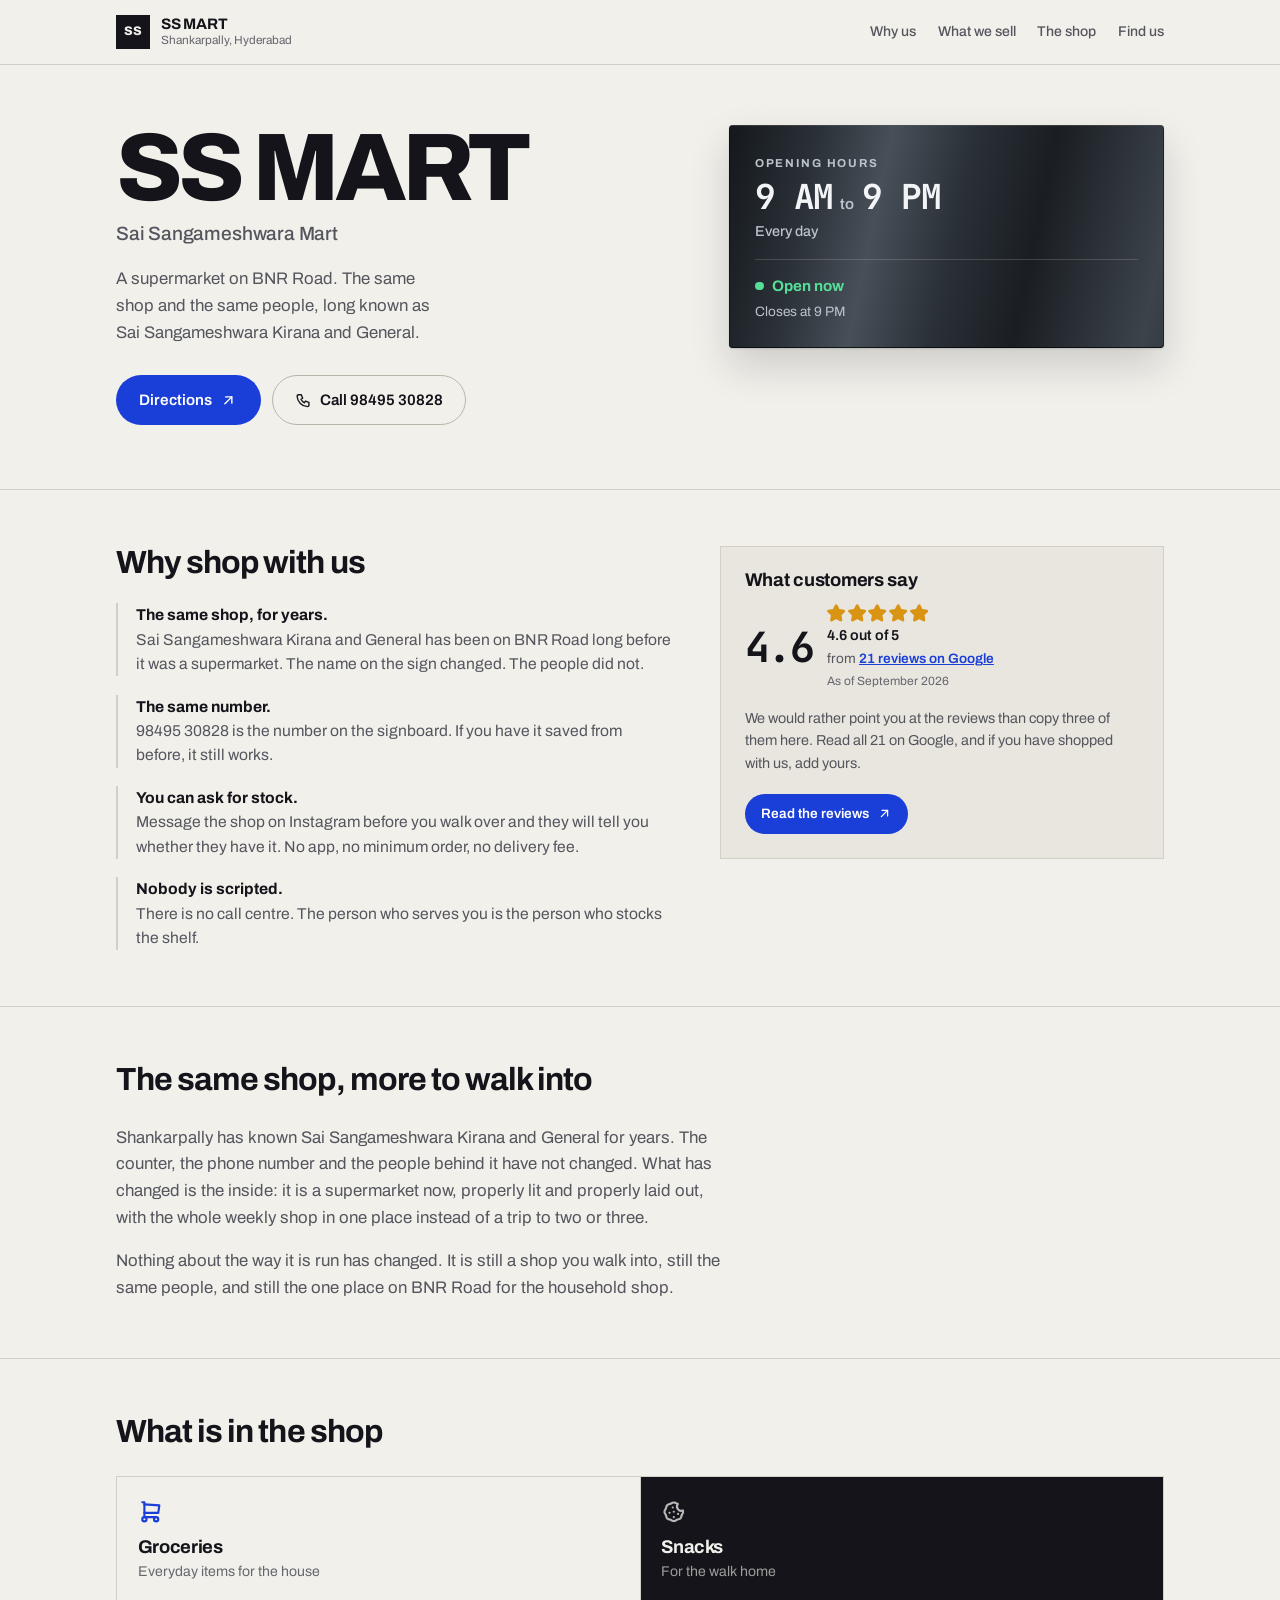
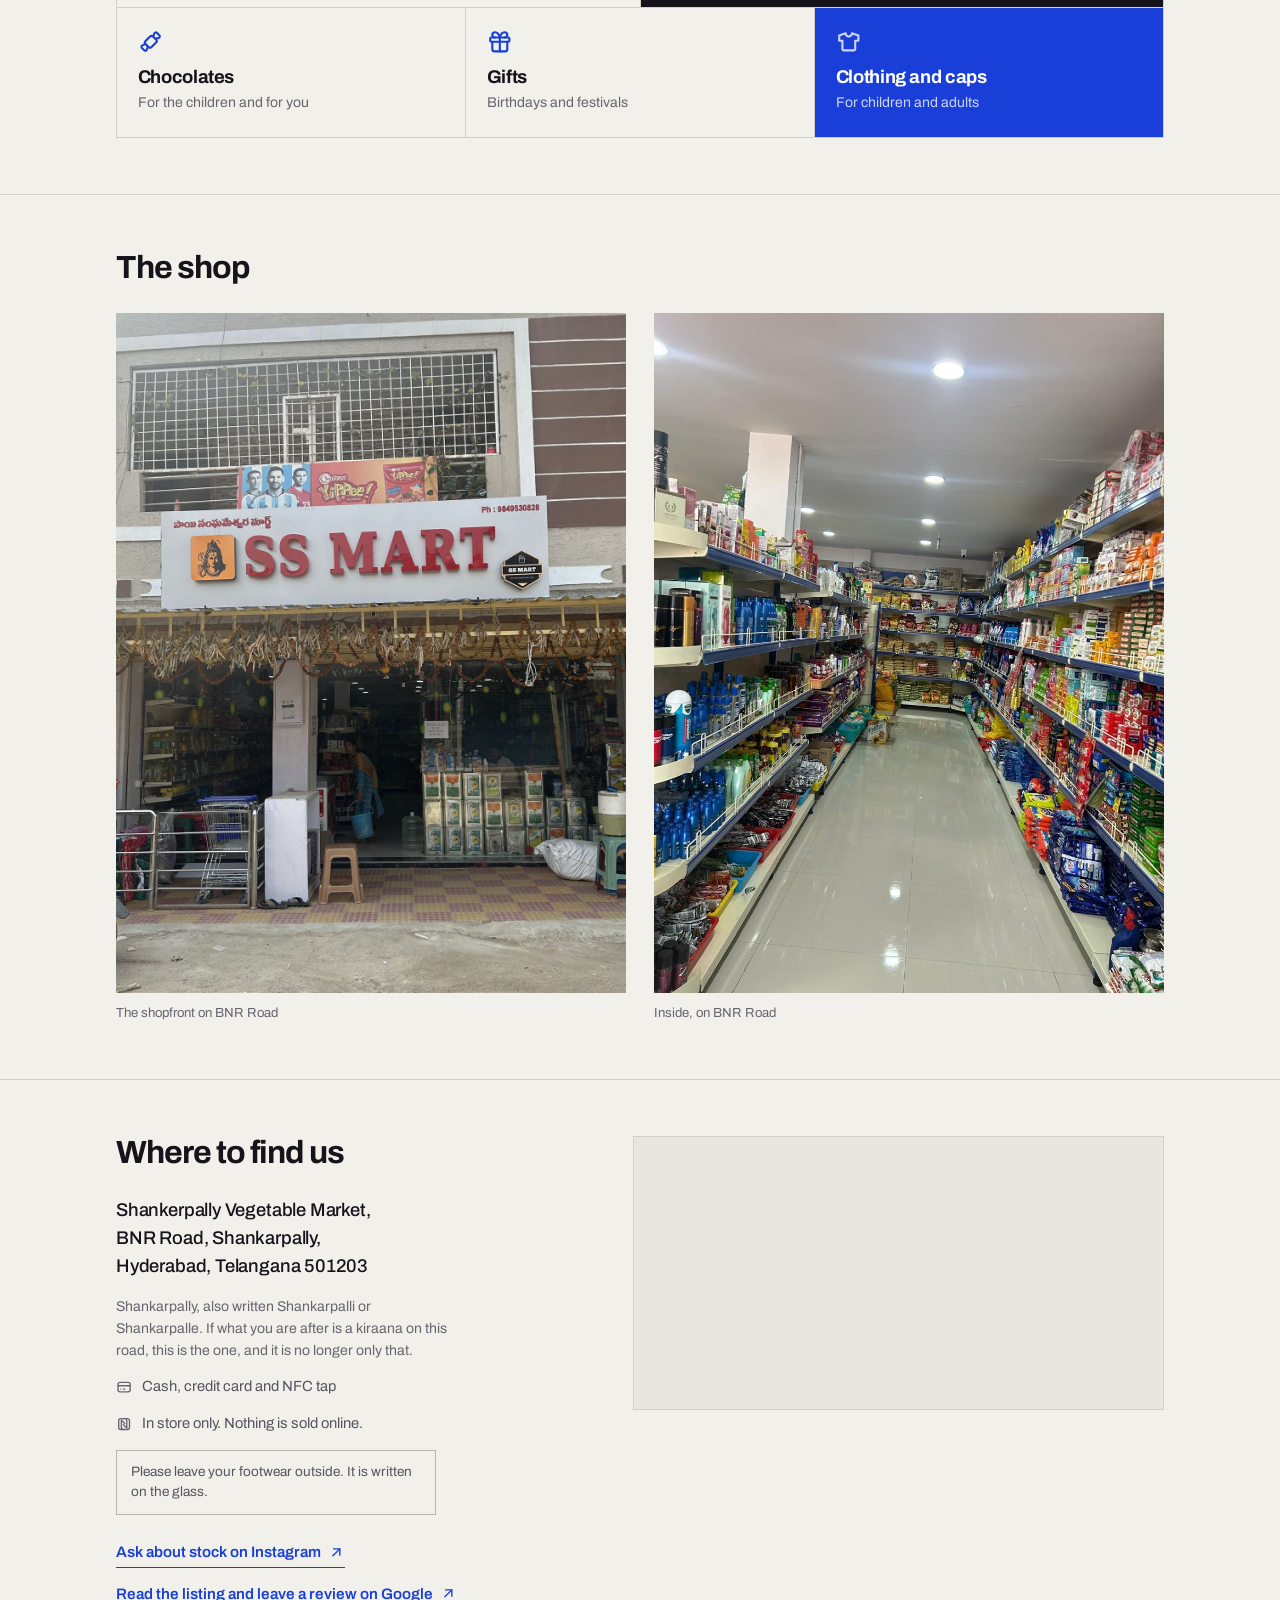
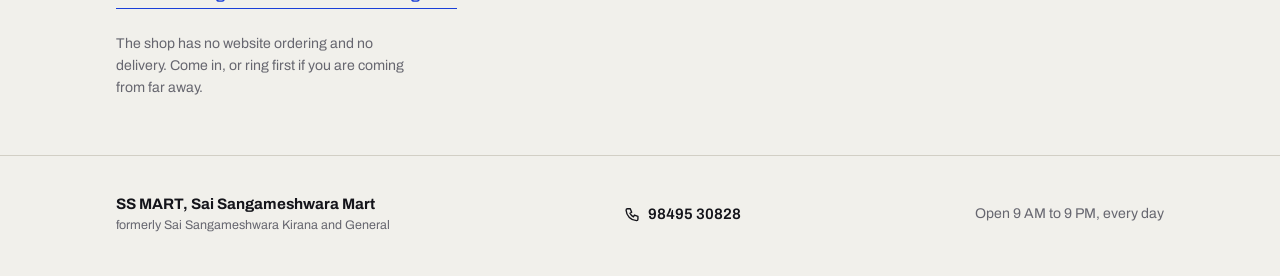
==== commit fe279c9e: "Add the spellings the area is actually searched under Google's autocomplete carries volume on Shanka" ====
--- a/index.html
+++ b/index.html
@@ -14,6 +14,22 @@
     <meta name="theme-color" content="#101015" media="(prefers-color-scheme: dark)" />
 
     <!--
+      Google Search Console, meta tag method. This has to sit in the served HTML
+      of the exact host being verified, so it lives in the page rather than in a
+      setting somewhere.
+
+      The same property is also verified by file, with
+      googleef167132d8470ad5.html at the site root. Both are kept because they
+      cost nothing and either one satisfies Google if the other is ever disturbed
+      by a deploy. The token is only valid for the host it was issued for, so
+      moving to a custom domain means redoing verification there.
+    -->
+    <meta
+      name="google-site-verification"
+      content="X44yGlknKnDmBlBN0zRqGCavFoBPhL8eOUxneZSkPyI"
+    />
+
+    <!--
       Social and search preview.
 
       og:image is a 1200x630 crop of the real shopfront, cut through the
@@ -26,17 +42,17 @@
       them. Relative paths are ignored by Facebook, WhatsApp and most social
       scrapers, which then render a link with no picture at all.
     -->
-    <link rel="canonical" href="https://0535manideep.github.io/ss-mart/" />
+    <link rel="canonical" href="https://0535manideep.github.io/ss-mart-shankarpally/" />
     <meta property="og:type" content="business.business" />
     <meta property="og:site_name" content="SS MART" />
-    <meta property="og:url" content="https://0535manideep.github.io/ss-mart/" />
+    <meta property="og:url" content="https://0535manideep.github.io/ss-mart-shankarpally/" />
     <meta property="og:title" content="SS MART, the supermarket on BNR Road" />
     <meta
       property="og:description"
       content="A supermarket on BNR Road, Shankarpally. The same shop known for years as Sai Sangameshwara Kirana and General. Open 9 AM to 9 PM every day."
     />
     <meta property="og:locale" content="en_IN" />
-    <meta property="og:image" content="https://0535manideep.github.io/ss-mart/photos/og.jpg" />
+    <meta property="og:image" content="https://0535manideep.github.io/ss-mart-shankarpally/photos/og.jpg" />
     <meta property="og:image:width" content="1200" />
     <meta property="og:image:height" content="630" />
     <meta
@@ -50,7 +66,7 @@
       name="twitter:description"
       content="A supermarket on BNR Road, Shankarpally. The same shop known for years as Sai Sangameshwara Kirana and General. Open 9 AM to 9 PM every day."
     />
-    <meta name="twitter:image" content="https://0535manideep.github.io/ss-mart/photos/og.jpg" />
+    <meta name="twitter:image" content="https://0535manideep.github.io/ss-mart-shankarpally/photos/og.jpg" />
 
     <link rel="preconnect" href="https://fonts.googleapis.com" />
     <link rel="preconnect" href="https://fonts.gstatic.com" crossorigin />
@@ -554,6 +570,19 @@
               Hyderabad, Telangana 501203
             </address>
 
+            <!--
+              The area goes by at least four spellings in real use, and Google's
+              own autocomplete carries volume on more than one of them. Putting
+              the variants here is not keyword stuffing, it is the opposite: a
+              customer asking for directions will have heard one of these and
+              will search it, and being told which is which saves a phone call.
+            -->
+            <p class="spelling">
+              Shankarpally, also written Shankarpalli or Shankarpalle. If what
+              you are after is a kiraana on this road, this is the one, and it is
+              no longer only that.
+            </p>
+
             <p class="visit__pay">
               <svg class="i" viewBox="0 0 24 24" aria-hidden="true" focusable="false">
                 <path stroke="none" d="M0 0h24v24H0z" fill="none" />
--- a/styles.css
+++ b/styles.css
@@ -906,6 +906,15 @@
   gap: 2.25rem;
 }
 
+/* The area is spelled several ways in real use, so the page says which. */
+.spelling {
+  margin-top: 1rem;
+  font-size: 0.88rem;
+  line-height: 1.55;
+  color: var(--ink-3);
+  max-width: 42ch;
+}
+
 .visit__pay {
   display: flex;
   align-items: center;
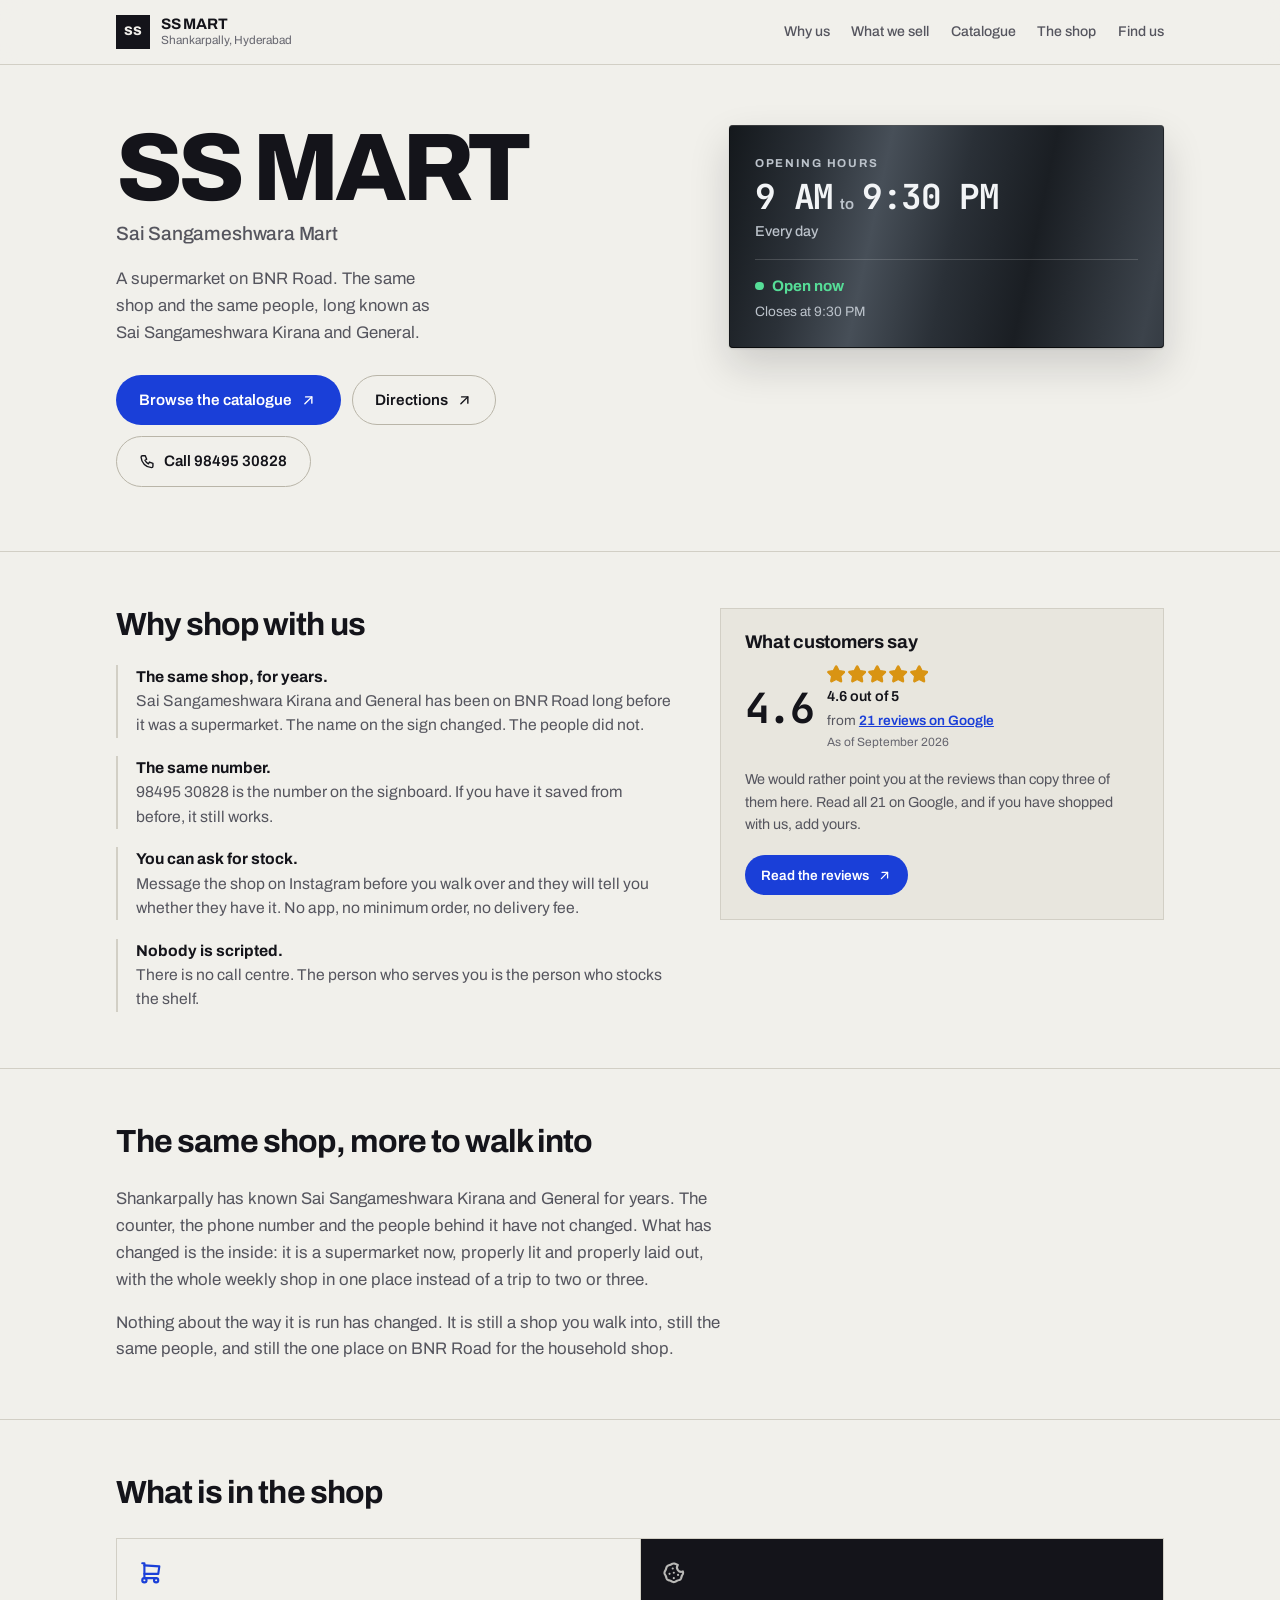
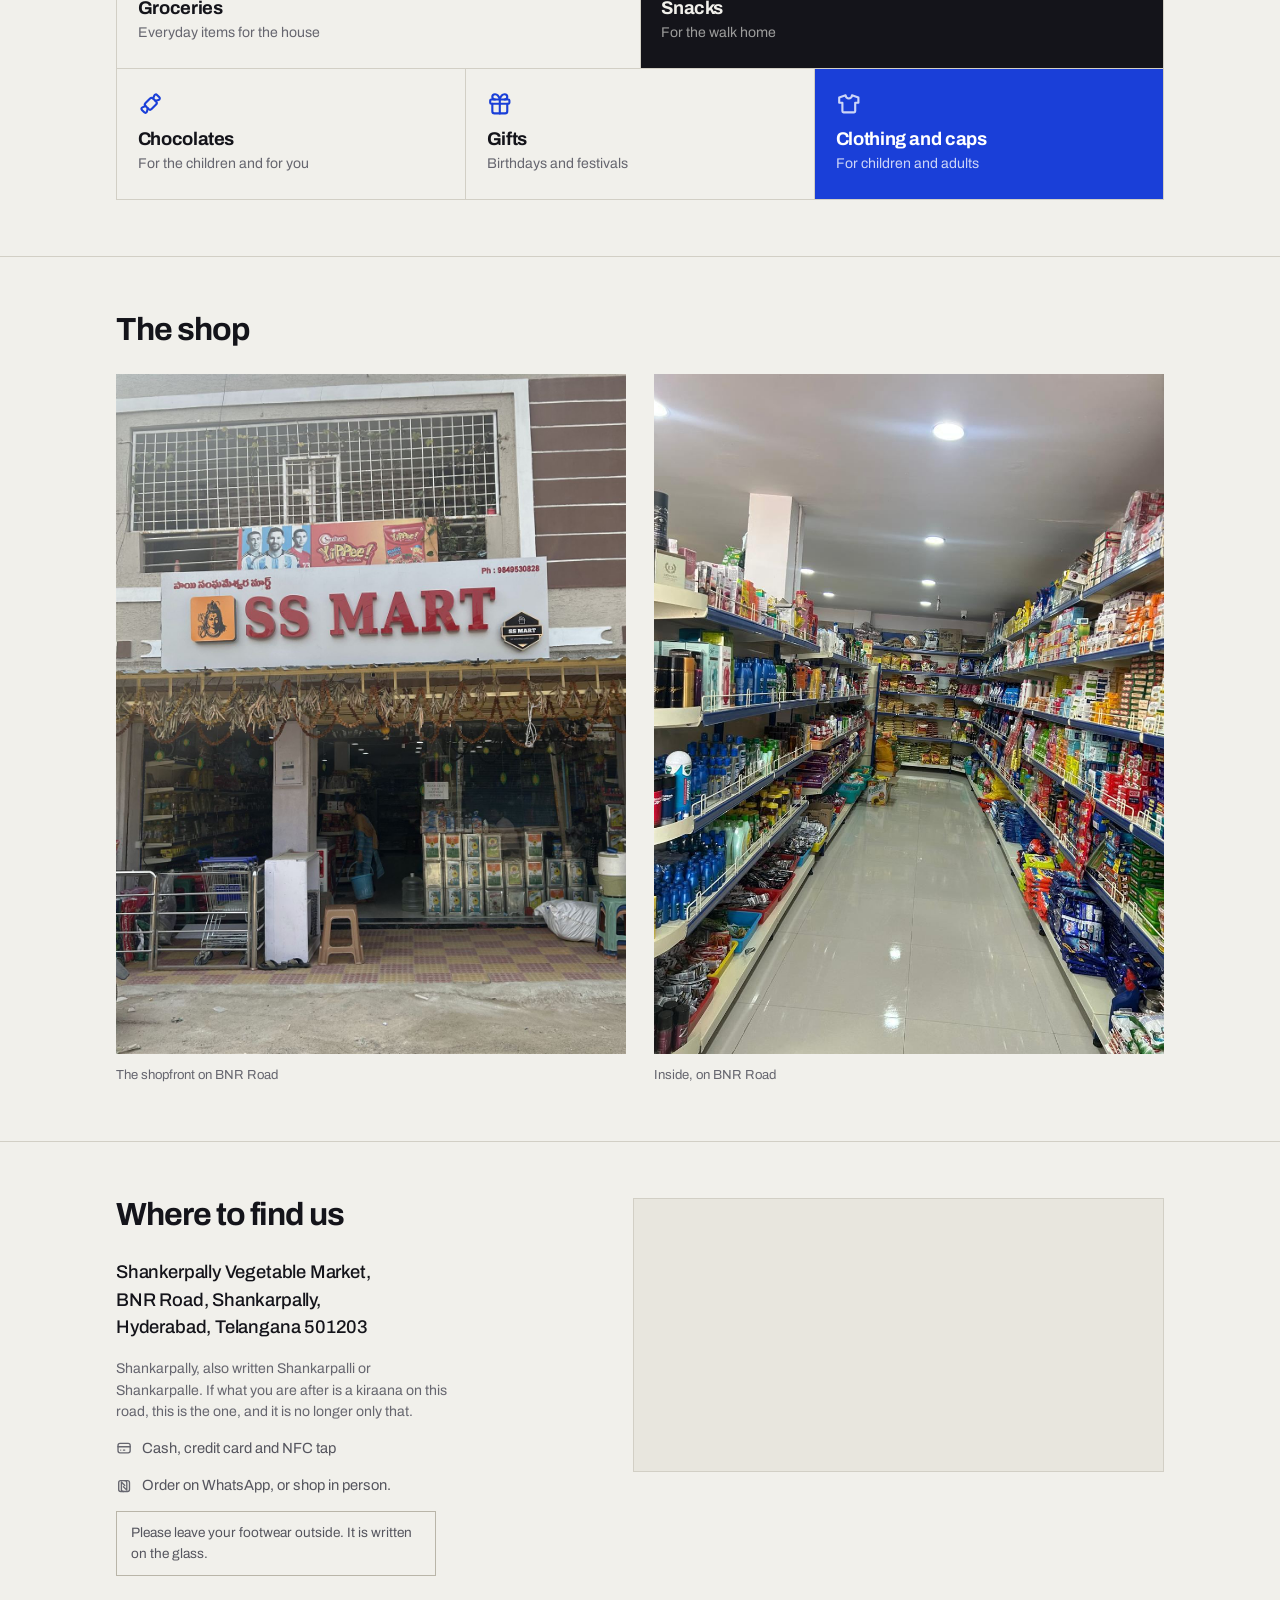
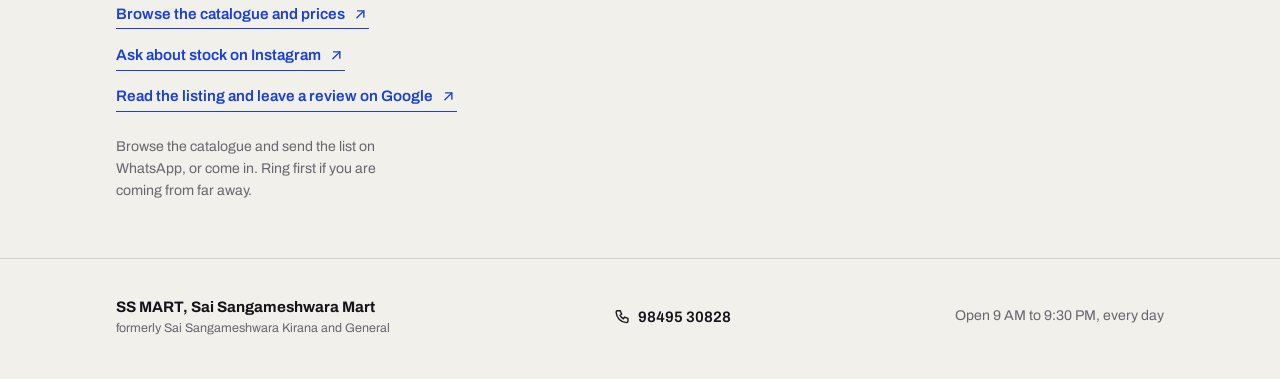
==== commit 6c749afe: "Update catalogue: delivery flow, 9:30 PM hours, SEO/grammar fixes, admin CRUD, private data architec" ====
--- a/index.html
+++ b/index.html
@@ -7,7 +7,7 @@
     <title>SS MART, Supermarket in Shankarpally, Hyderabad</title>
     <meta
       name="description"
-      content="SS MART on BNR Road, Shankarpally, Hyderabad. A supermarket, and the same shop known for years as Sai Sangameshwara Kirana and General. Groceries, snacks, chocolates, gifts, clothing and caps. Open 9 AM to 9 PM every day."
+      content="SS MART on BNR Road, Shankarpally, Hyderabad. A supermarket, and the same shop known for years as Sai Sangameshwara Kirana and General. Groceries, snacks, chocolates, gifts, clothing and caps. Open 9 AM to 9:30 PM every day."
     />
 
     <meta name="theme-color" content="#f1f0eb" media="(prefers-color-scheme: light)" />
@@ -49,7 +49,7 @@
     <meta property="og:title" content="SS MART, the supermarket on BNR Road" />
     <meta
       property="og:description"
-      content="A supermarket on BNR Road, Shankarpally. The same shop known for years as Sai Sangameshwara Kirana and General. Open 9 AM to 9 PM every day."
+      content="A supermarket on BNR Road, Shankarpally. The same shop known for years as Sai Sangameshwara Kirana and General. Open 9 AM to 9:30 PM every day."
     />
     <meta property="og:locale" content="en_IN" />
     <meta property="og:image" content="https://0535manideep.github.io/ss-mart-shankarpally/photos/og.jpg" />
@@ -64,7 +64,7 @@
     <meta name="twitter:title" content="SS MART, the supermarket on BNR Road" />
     <meta
       name="twitter:description"
-      content="A supermarket on BNR Road, Shankarpally. The same shop known for years as Sai Sangameshwara Kirana and General. Open 9 AM to 9 PM every day."
+      content="A supermarket on BNR Road, Shankarpally. The same shop known for years as Sai Sangameshwara Kirana and General. Open 9 AM to 9:30 PM every day."
     />
     <meta name="twitter:image" content="https://0535manideep.github.io/ss-mart-shankarpally/photos/og.jpg" />
 
@@ -101,6 +101,16 @@
       The former name, Sai Sangameshwara Kirana and General, is in alternateName
       deliberately. Customers who used to shop here search the old name, and
       without it on the page that existing demand has nowhere to land.
+
+      The Instagram handle in sameAs is the shop's own, confirmed by them. The
+      Google place payload for this listing returns a different handle with an
+      extra underscore after "ssmart". Only one of the two can be the real
+      account. The shop owner's word was taken over the directory's, but it is
+      worth asking the shop to fix the handle on the Google Business Profile,
+      because a wrong link on the profile is a broken path from Google straight
+      to the shop, and it is also why this site cannot be checked for the handle
+      automatically: Instagram serves an empty JavaScript shell that returns 200
+      for any handle, existing or not.
     -->
     <script type="application/ld+json">
       {
@@ -112,7 +122,7 @@
           "Sai Sangameshwara Kirana and General",
           "Sai Sangameshwara Kirana"
         ],
-        "description": "Supermarket on BNR Road, Shankarpally, Hyderabad, and the same shop long known as Sai Sangameshwara Kirana and General. Groceries, snacks, chocolates, gifts, clothing and caps. Open 9 AM to 9 PM every day. Walk in only, nothing is sold online.",
+        "description": "Supermarket on BNR Road, Shankarpally, Hyderabad, and the same shop long known as Sai Sangameshwara Kirana and General. Groceries, snacks, chocolates, gifts, clothing and caps. Open 9 AM to 9:30 PM every day. Browse the catalogue and order on WhatsApp, or walk in.",
         "image": ["photos/shopfront.jpg", "photos/inside.jpg", "photos/og.jpg"],
         "address": {
           "@type": "PostalAddress",
@@ -139,7 +149,7 @@
             "Sunday"
           ],
           "opens": "09:00",
-          "closes": "21:00"
+          "closes": "21:30"
         },
         "areaServed": { "@type": "Place", "name": "Shankarpally, Hyderabad" },
         "aggregateRating": {
@@ -149,7 +159,7 @@
           "bestRating": "5",
           "worstRating": "1"
         },
-        "sameAs": ["https://www.instagram.com/ssmart_shankarpally_official/"],
+        "sameAs": ["https://www.instagram.com/ssmartshankarpally_official/"],
         "hasMap": "https://www.google.com/maps/search/?api=1&query=SS%20MART%20Shankarpally"
       }
     </script>
@@ -176,6 +186,7 @@
         <nav class="nav" aria-label="Sections of this page">
           <a href="#trust">Why us</a>
           <a href="#stock">What we sell</a>
+          <a href="catalogue.html">Catalogue</a>
           <a href="#photos">The shop</a>
           <a href="#visit">Find us</a>
         </nav>
@@ -199,7 +210,15 @@
             </p>
 
             <div class="hero__acts">
-              <a class="btn btn--primary" href="#visit">
+              <a class="btn btn--primary" href="catalogue.html">
+                Browse the catalogue
+                <svg class="i" viewBox="0 0 24 24" aria-hidden="true" focusable="false">
+                  <path stroke="none" d="M0 0h24v24H0z" fill="none" />
+                  <path d="M17 7l-10 10" />
+                  <path d="M8 7l9 0l0 9" />
+                </svg>
+              </a>
+              <a class="btn btn--ghost" href="#visit">
                 Directions
                 <svg class="i" viewBox="0 0 24 24" aria-hidden="true" focusable="false">
                   <path stroke="none" d="M0 0h24v24H0z" fill="none" />
@@ -220,7 +239,7 @@
           <!-- The one place the metal is used. A shop plaque catching daylight. -->
           <aside class="plaque" aria-labelledby="plaqueLabel">
             <p class="plaque__label" id="plaqueLabel">Opening hours</p>
-            <p class="plaque__hours">9 AM<span>to</span>9 PM</p>
+            <p class="plaque__hours">9 AM<span>to</span>9:30 PM</p>
             <p class="plaque__days">Every day</p>
 
             <hr class="plaque__rule" />
@@ -601,7 +620,7 @@
                 <path d="M13 4a3 3 0 0 1 3 3v11l-5 -5" />
                 <path d="M4 4m0 3a3 3 0 0 1 3 -3h10a3 3 0 0 1 3 3v10a3 3 0 0 1 -3 3h-10a3 3 0 0 1 -3 -3z" />
               </svg>
-              In store only. Nothing is sold online.
+              Order on WhatsApp, or shop in person.
             </p>
 
             <!--
@@ -613,9 +632,18 @@
             <p class="shoes">Please leave your footwear outside. It is written on the glass.</p>
 
             <div class="linkrows">
+              <a class="linkrow" href="catalogue.html">
+                Browse the catalogue and prices
+                <svg class="i" viewBox="0 0 24 24" aria-hidden="true" focusable="false">
+                  <path stroke="none" d="M0 0h24v24H0z" fill="none" />
+                  <path d="M17 7l-10 10" />
+                  <path d="M8 7l9 0l0 9" />
+                </svg>
+              </a>
+
               <a
                 class="linkrow"
-                href="https://www.instagram.com/ssmart_shankarpally_official/"
+                href="https://www.instagram.com/ssmartshankarpally_official/"
                 target="_blank"
                 rel="noreferrer noopener"
               >
@@ -643,8 +671,8 @@
             </div>
 
             <p class="visit__note">
-              The shop has no website ordering and no delivery. Come in, or ring
-              first if you are coming from far away.
+              Browse the catalogue and send the list on WhatsApp, or come in.
+              Ring first if you are coming from far away.
             </p>
           </div>
 
@@ -688,7 +716,7 @@
           98495 30828
         </a>
 
-        <p class="foot__hours">Open 9 AM to 9 PM, every day</p>
+        <p class="foot__hours">Open 9 AM to 9:30 PM, every day</p>
       </div>
     </footer>
 
@@ -696,7 +724,7 @@
       <div class="wrap ns">
         <p>SS MART, Sai Sangameshwara Mart.</p>
         <p>Shankerpally Vegetable Market, BNR Road, Shankarpally, Hyderabad 501203.</p>
-        <p>Open 9 AM to 9 PM every day. Call <a href="tel:+919849530828">98495 30828</a>.</p>
+        <p>Open 9 AM to 9:30 PM every day. Call <a href="tel:+919849530828">98495 30828</a>.</p>
         <p>
           <a href="https://www.google.com/maps/dir/?api=1&amp;destination=17.4537533%2C78.13183"
             >Open directions in Google Maps</a
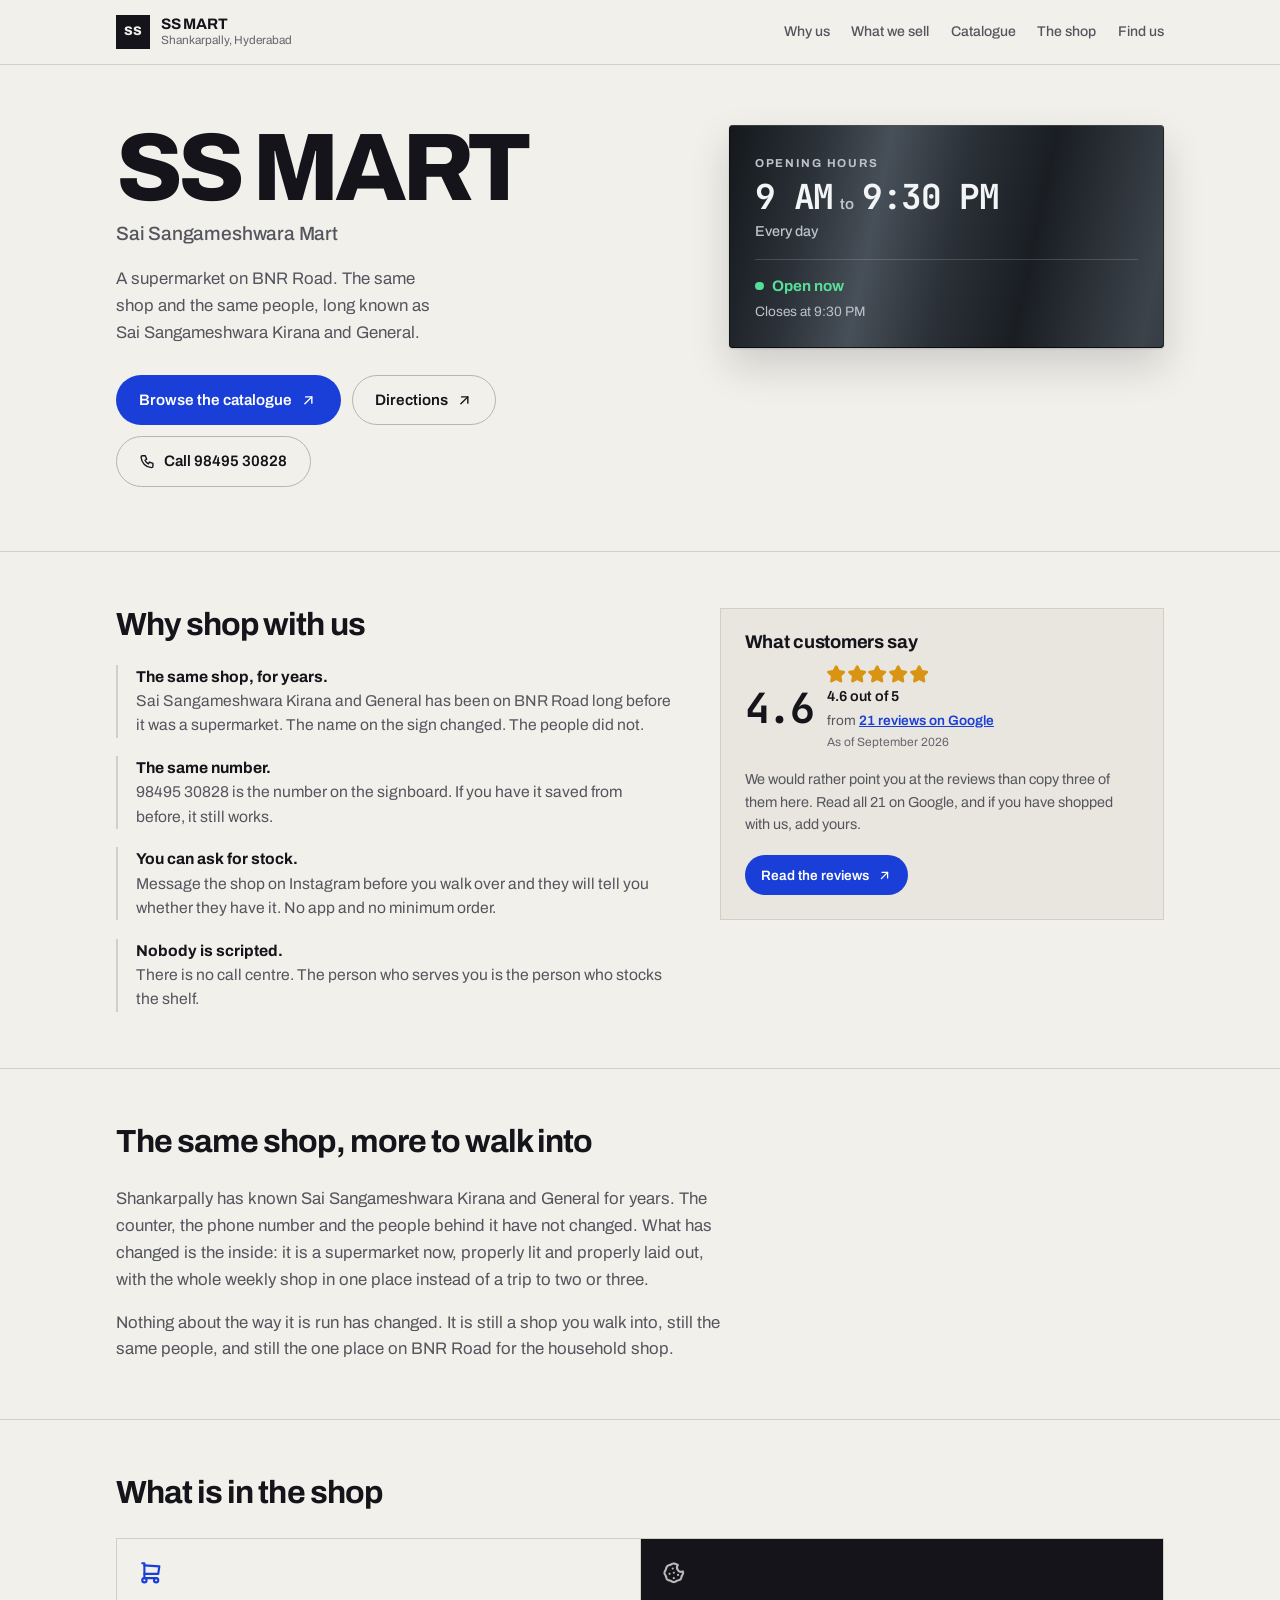
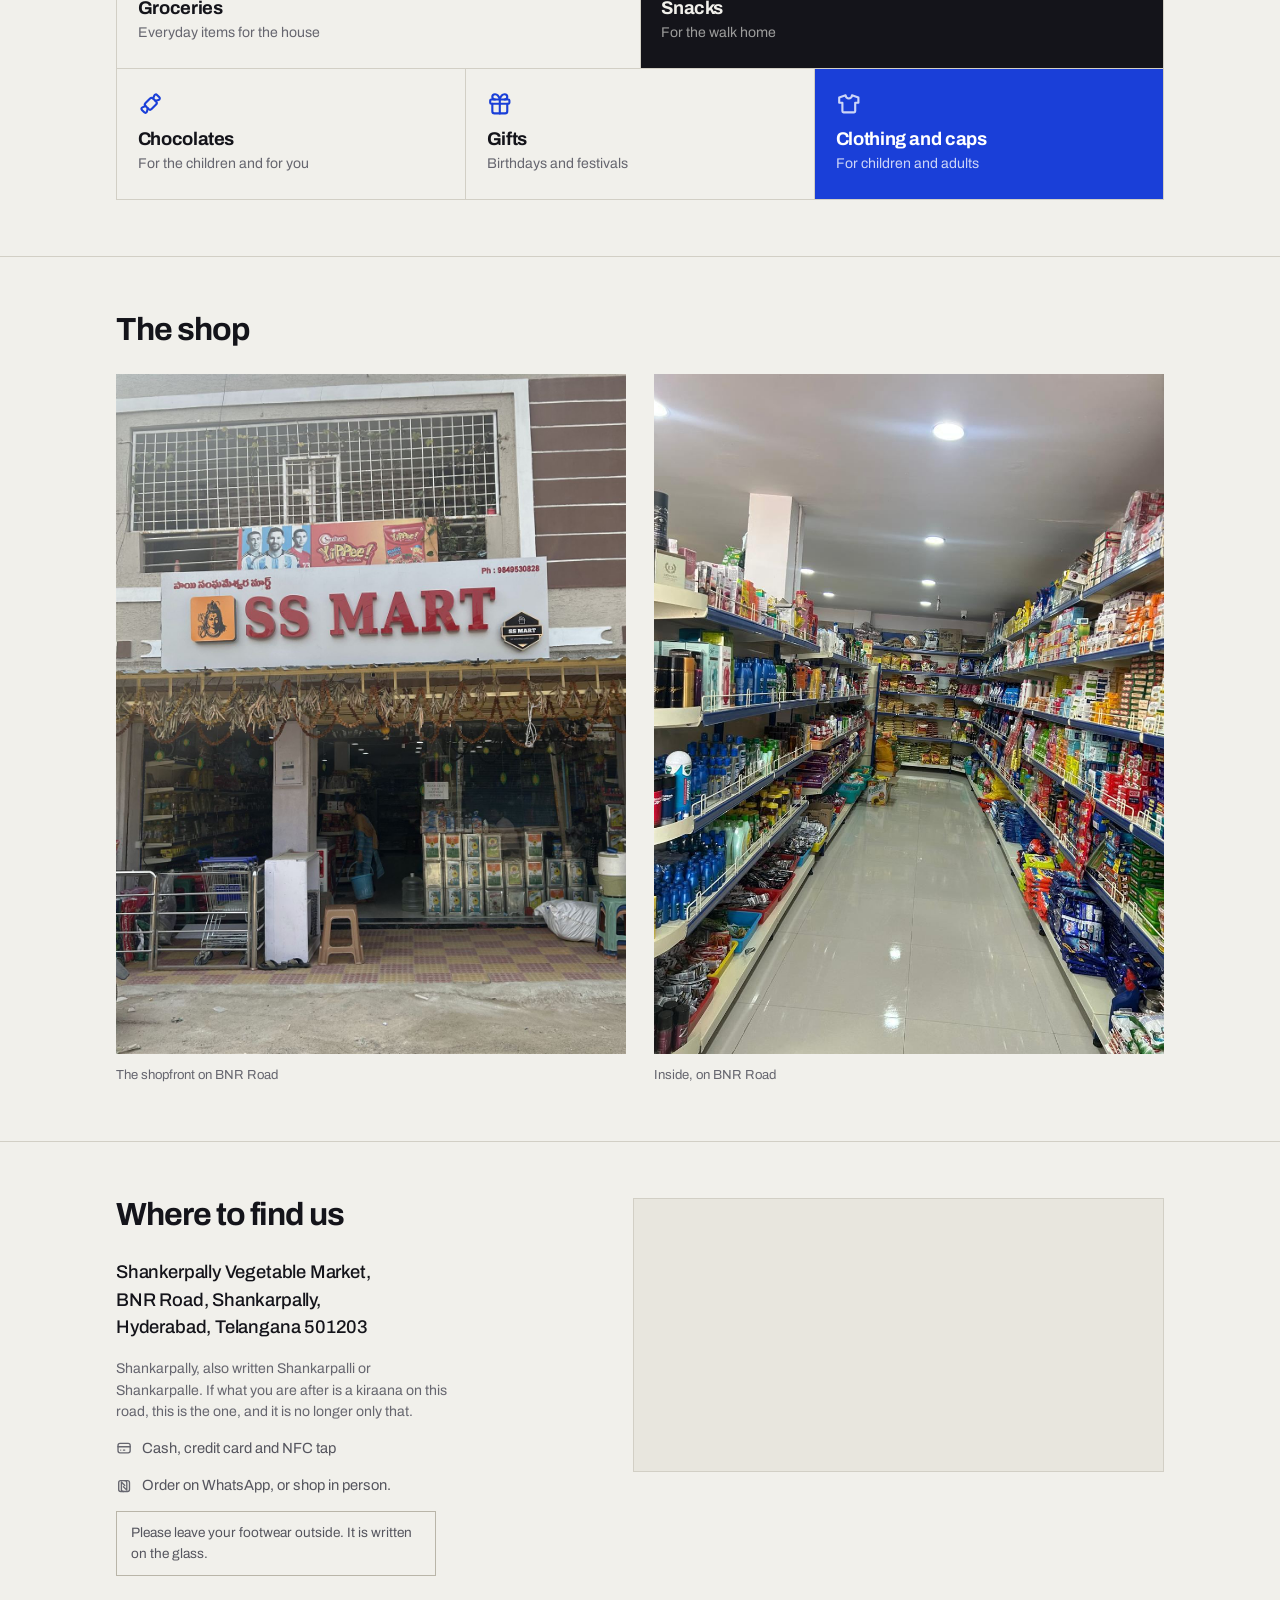
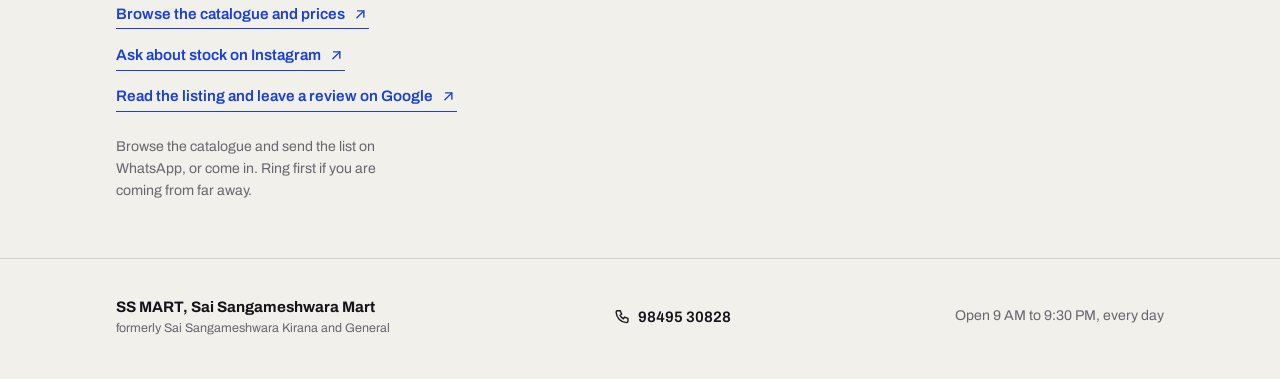
==== commit 94219788: "Delivery via third-party service wording; no fixed delivery fee" ====
--- a/index.html
+++ b/index.html
@@ -295,8 +295,7 @@
               <li>
                 <strong>You can ask for stock.</strong>
                 Message the shop on Instagram before you walk over and they will
-                tell you whether they have it. No app, no minimum order, no
-                delivery fee.
+                tell you whether they have it. No app and no minimum order.
               </li>
               <li>
                 <strong>Nobody is scripted.</strong>
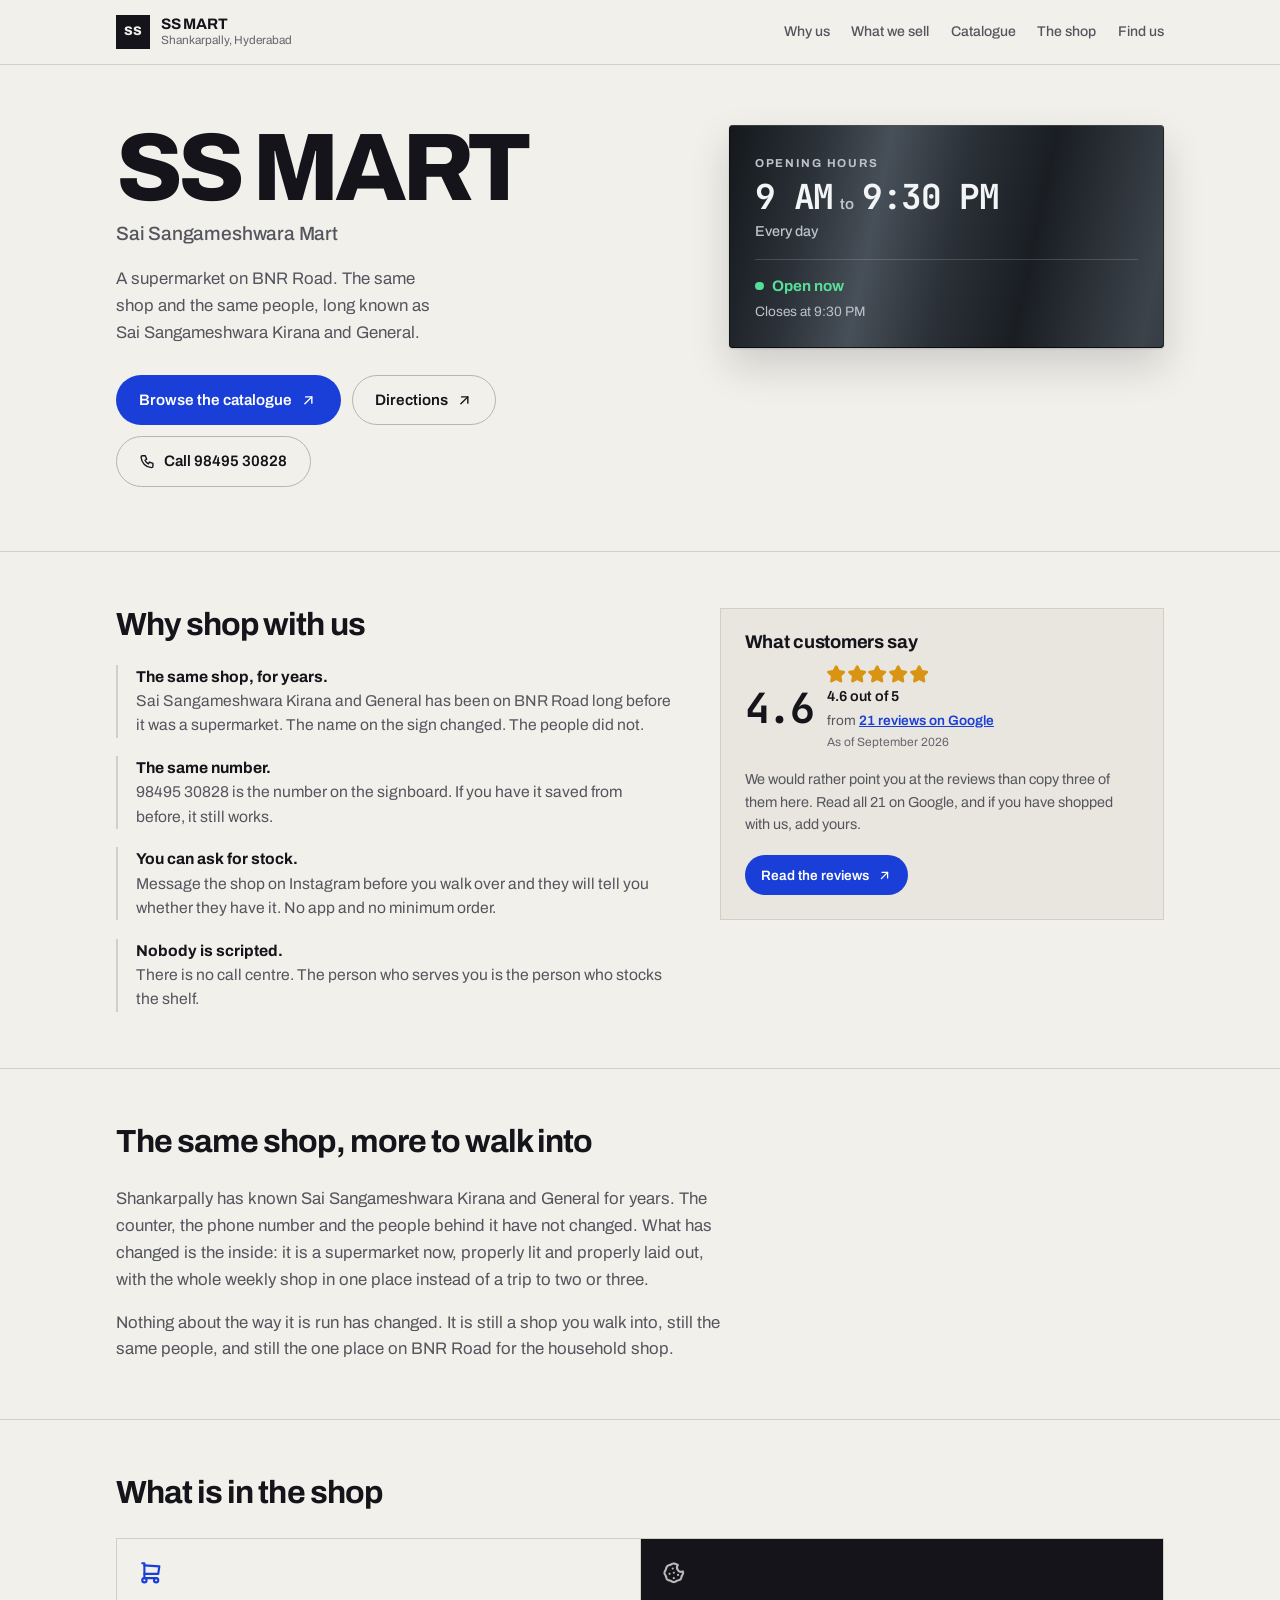
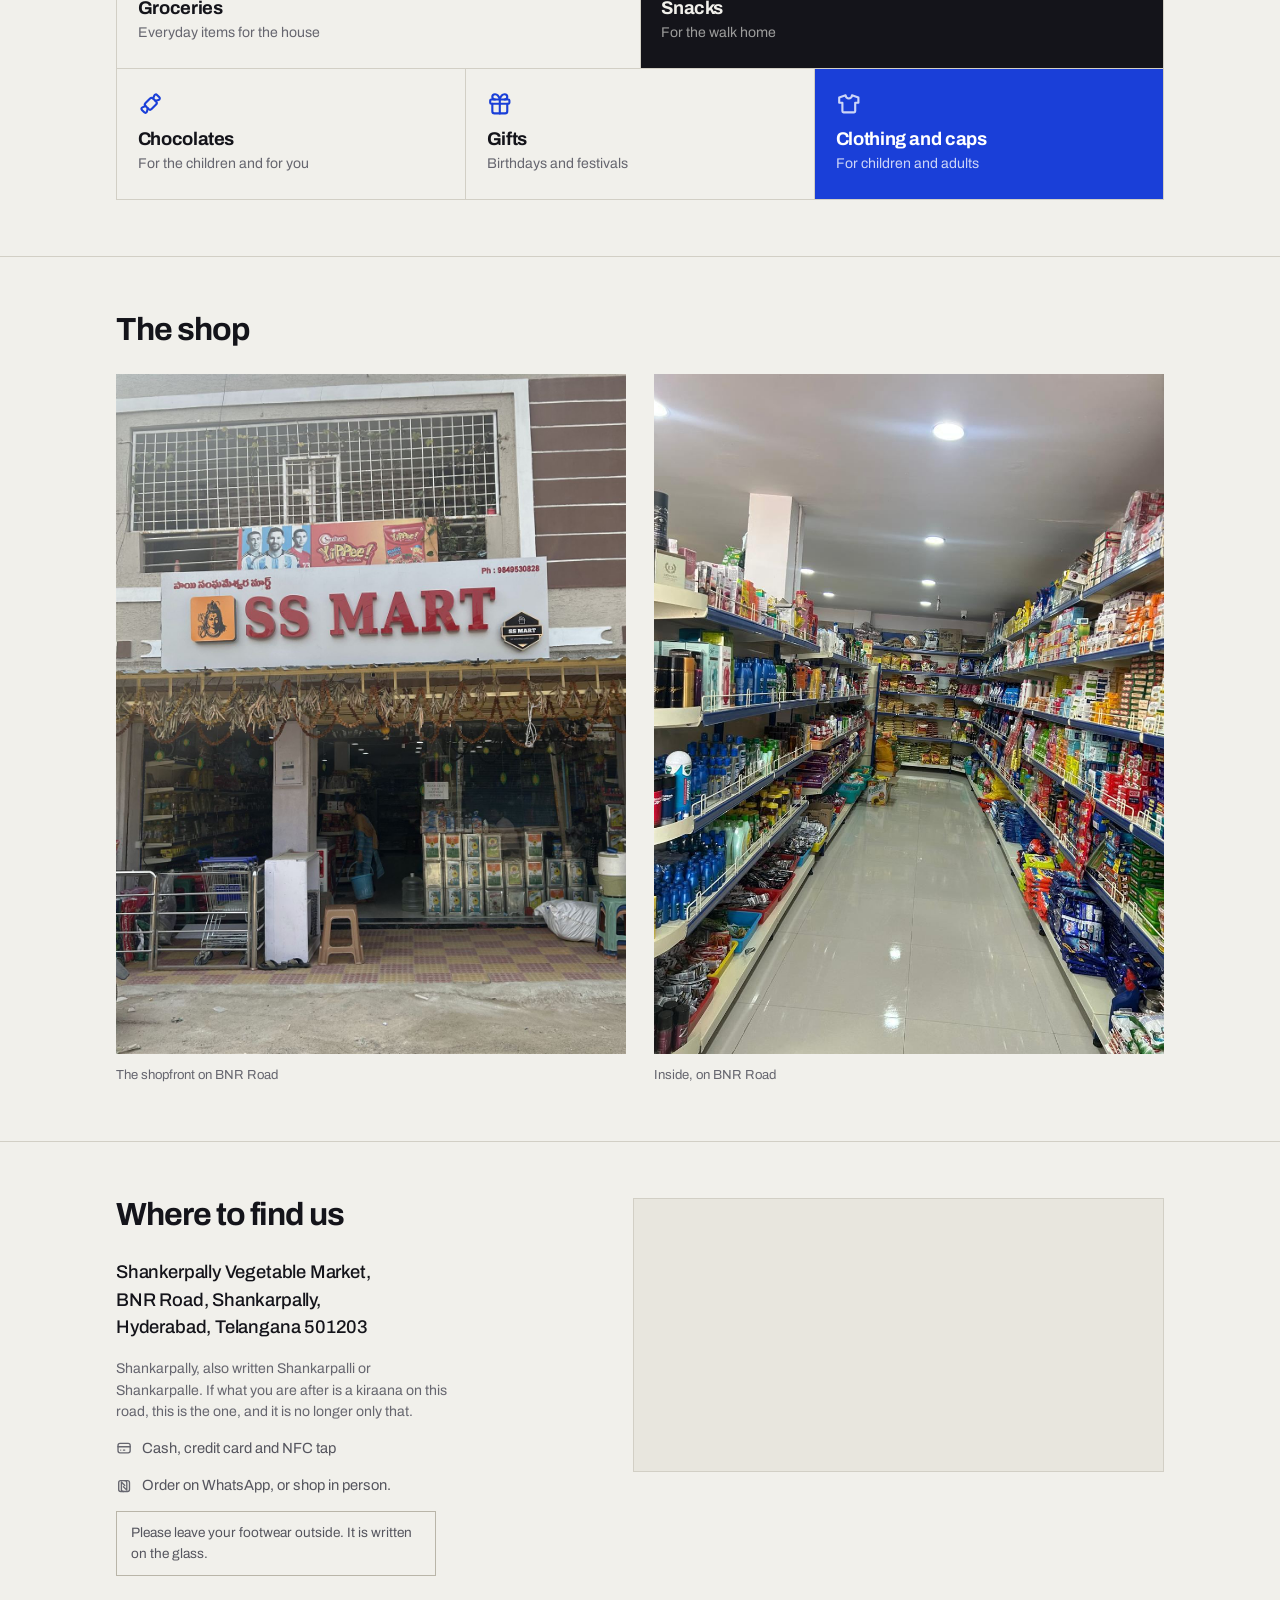
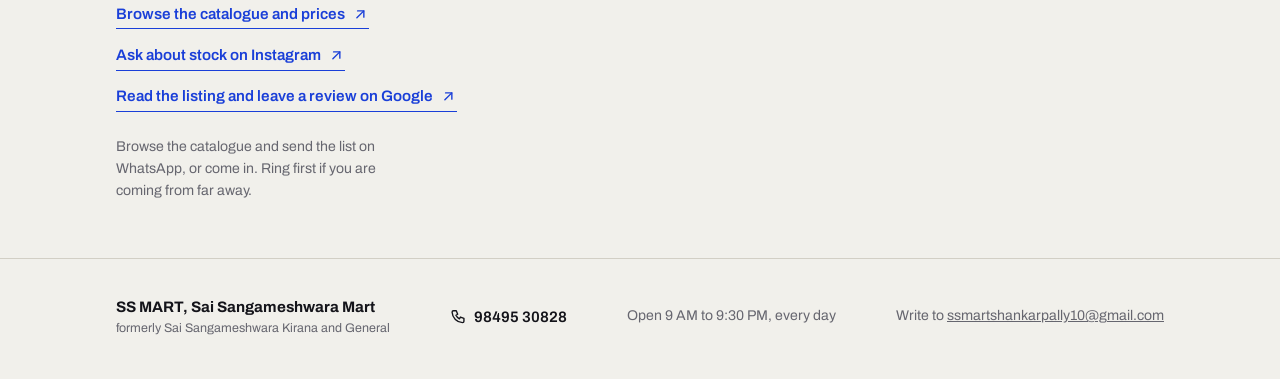
==== commit 808eb6c2: "Add shop email ssmartshankarpally10@gmail.com to footer" ====
--- a/index.html
+++ b/index.html
@@ -716,6 +716,11 @@
         </a>
 
         <p class="foot__hours">Open 9 AM to 9:30 PM, every day</p>
+
+        <p class="foot__hours">
+          Write to
+          <a href="mailto:ssmartshankarpally10@gmail.com">ssmartshankarpally10@gmail.com</a>
+        </p>
       </div>
     </footer>
 
